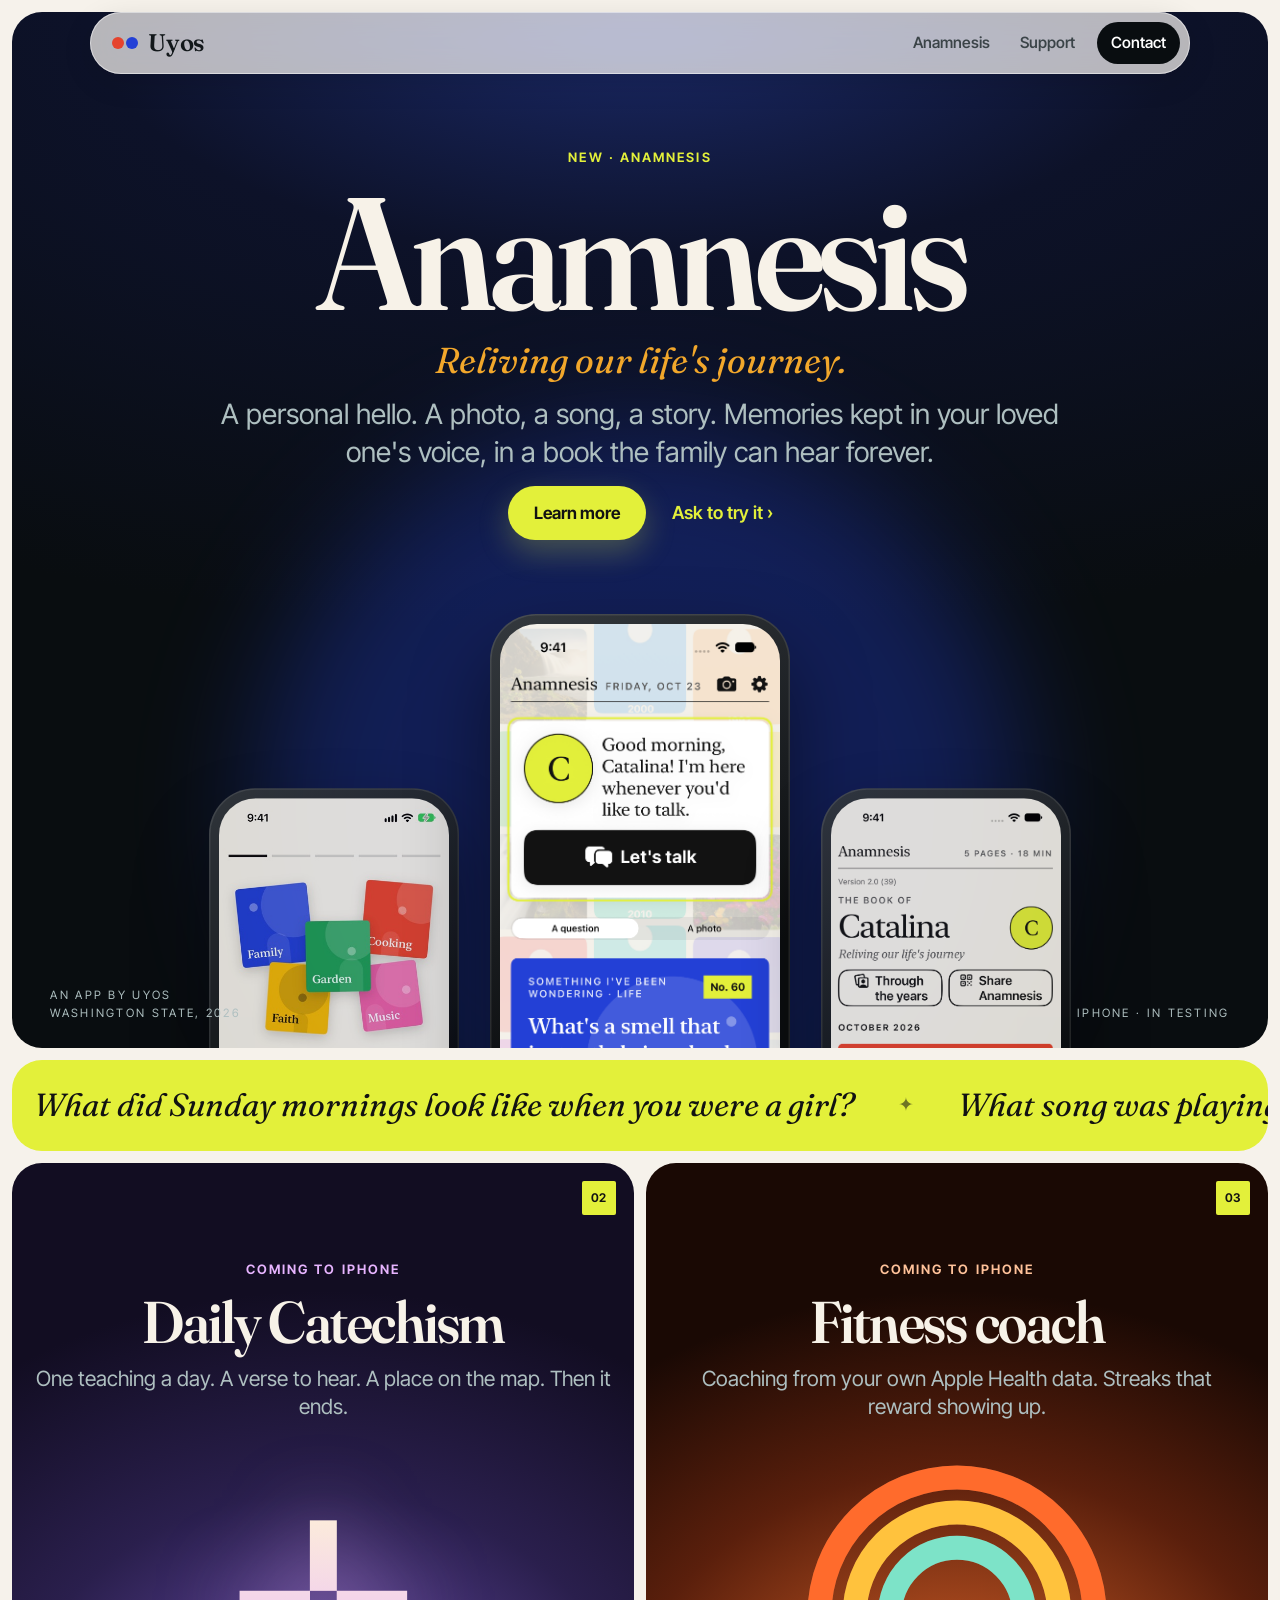
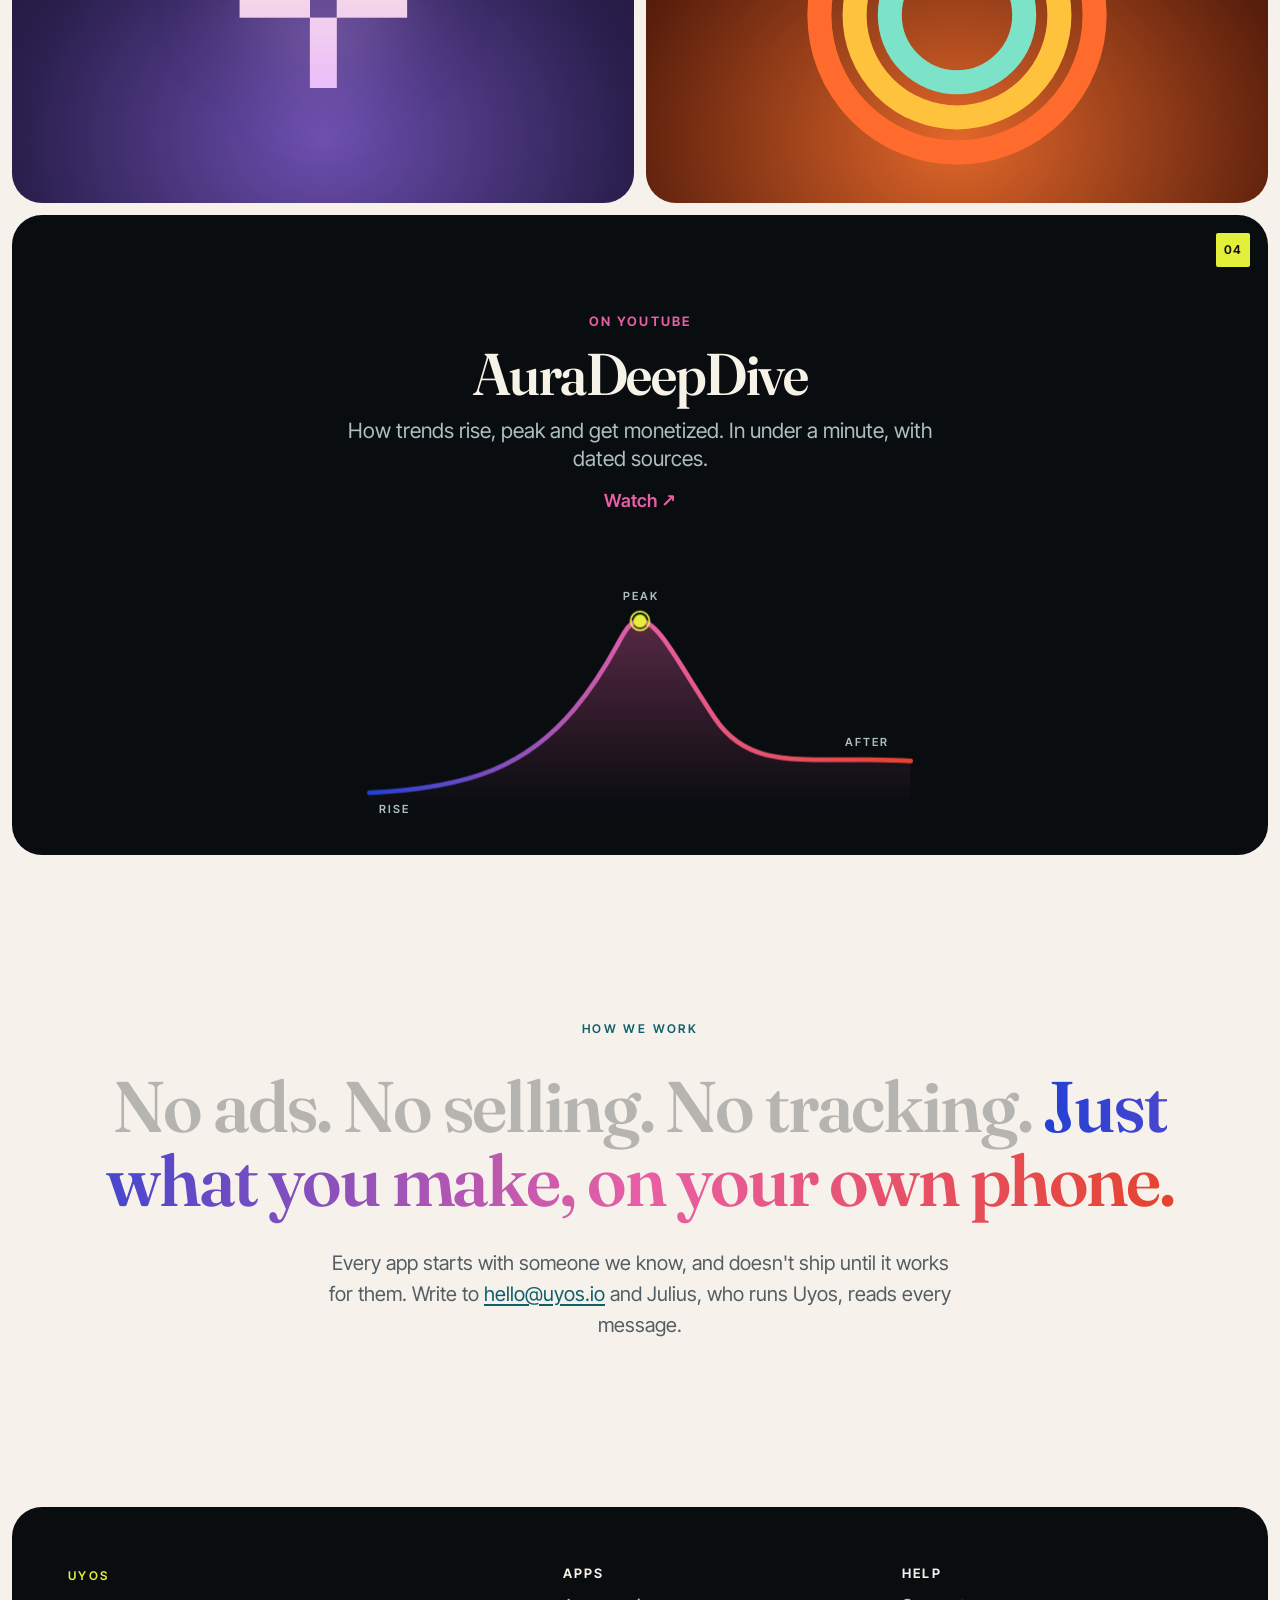
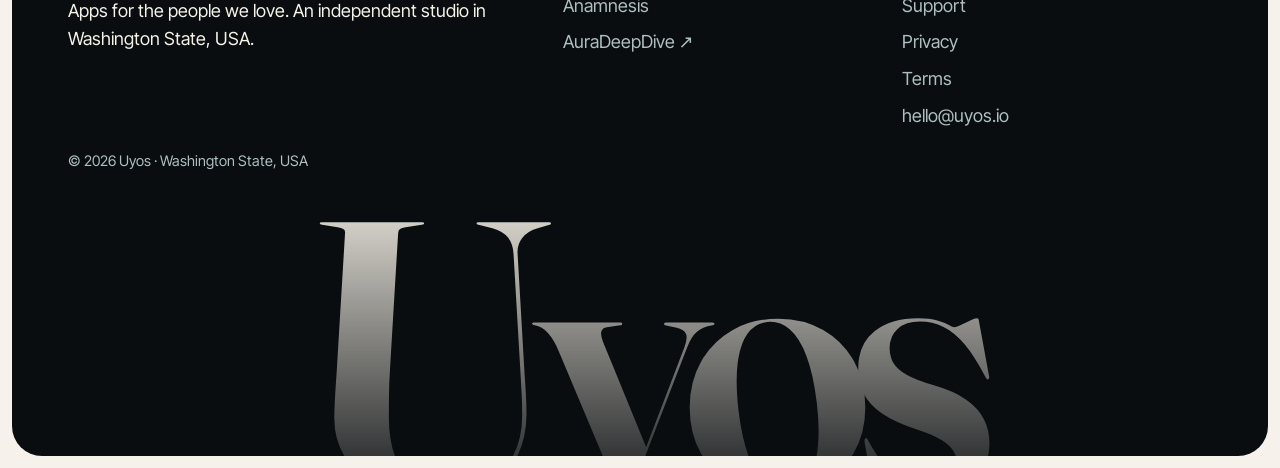
==== index.html @ 6b2ecb3c "Match Anamnesis companion, privacy controls and current screens" ====
<!doctype html>
<html lang="en">
<head>
<meta charset="utf-8">
<meta name="viewport" content="width=device-width, initial-scale=1, viewport-fit=cover">
<title>Uyos</title>
<meta name="description" content="Uyos makes calm, useful apps and stories worth keeping.">
<meta name="theme-color" content="#090d10">
<meta property="og:title" content="Uyos">
<meta property="og:description" content="Uyos makes calm, useful apps and stories worth keeping.">
<link rel="icon" href="img/favicon.png">
<link rel="preload" href="fonts/fraunces-latin-full-normal.woff2" as="font" type="font/woff2" crossorigin>
<link rel="stylesheet" href="style.css">
<script src="site.js" defer></script>
</head>
<body>
<header class="glass">
  <a class="mark" href="index.html"><i></i>Uyos</a>
  <nav aria-label="Main"><a href="anamnesis.html">Anamnesis</a><a href="support.html">Support</a><a class="cta" href="mailto:hello@uyos.io">Contact</a></nav>
</header>
<main>

<div class="tiles">
  <section class="tile hero-tile">
    <div class="glow" style="width:60vmax;height:60vmax;left:50%;top:40%;transform:translateX(-50%);background:#2340d6;opacity:.35"></div>
    <p class="tag">New · Anamnesis</p>
    <h1>Anamnesis</h1>
    <p class="purpose">Reliving our life's journey.</p>
    <p class="sub">A personal hello. A photo, a song, a story. Memories kept in your loved one's voice, in a book the family can hear forever.</p>
    <div class="links"><a class="btn gold" href="anamnesis.html">Learn more</a><a class="more" href="mailto:hello@uyos.io?subject=Anamnesis%20testing">Ask to try it</a></div>
    <div class="rise">
      <div class="device side"><img src="img/anamnesis-onboard.jpg" alt=""></div>
      <div class="device "><img src="img/anamnesis-today-39.png" alt="Anamnesis: today's question, with one big button to answer"></div>
      <div class="device side"><img src="img/anamnesis-book-39.png" alt=""></div>
    </div>
    <p class="corner l">An app by Uyos<br>Washington State, 2026</p>
    <p class="corner r">iPhone · in testing</p>
  </section>

  <div class="ribbon" aria-hidden="true"><div class="track"><span>What did Sunday mornings look like when you were a girl?</span><span>What song was playing during a moment you'll never forget?</span><span>What's a smell that instantly brings back a memory?</span><span>What's something one of your parents always used to say?</span><span>What was your wedding day like?</span><span>What's the best advice anyone ever gave you?</span><span>What's a tradition your family had that you loved?</span><span>What's a word from back home that you still use?</span><span>What work are you most proud of in your life?</span><span>Who taught you to cook?</span><span>What did Sunday mornings look like when you were a girl?</span><span>What song was playing during a moment you'll never forget?</span><span>What's a smell that instantly brings back a memory?</span><span>What's something one of your parents always used to say?</span><span>What was your wedding day like?</span><span>What's the best advice anyone ever gave you?</span><span>What's a tradition your family had that you loved?</span><span>What's a word from back home that you still use?</span><span>What work are you most proud of in your life?</span><span>Who taught you to cook?</span></div></div>

  <div class="grid2">
    <section class="tile reveal" style="background:radial-gradient(90% 70% at 50% 90%, #6d4fb0 0%, #2a1f4d 55%, #120d22 100%)">
      <span class="idx">02</span>
      <p class="tag" style="color:#e7b4ff">Coming to iPhone</p>
      <h2>Daily Catechism</h2>
      <p class="sub">One teaching a day. A verse to hear. A place on the map. Then it ends.</p>
      <div class="art"><span class="cross">✛</span></div>
    </section>
    <section class="tile reveal" style="background:radial-gradient(90% 70% at 50% 90%, #e2672a 0%, #5a1f0c 60%, #1a0904 100%)">
      <span class="idx">03</span>
      <p class="tag" style="color:#ffc29a">Coming to iPhone</p>
      <h2>Fitness coach</h2>
      <p class="sub">Coaching from your own Apple Health data. Streaks that reward showing up.</p>
      <div class="art"><svg class="rings" viewBox="0 0 200 200" aria-hidden="true">
        <circle class="bg" cx="100" cy="100" r="86"/><circle class="fg" cx="100" cy="100" r="86" style="stroke:#ff6b2c;--to:300"/>
        <circle class="bg" cx="100" cy="100" r="64"/><circle class="fg" cx="100" cy="100" r="64" style="stroke:#ffc23d;--to:420"/>
        <circle class="bg" cx="100" cy="100" r="42"/><circle class="fg" cx="100" cy="100" r="42" style="stroke:#7de3c8;--to:560"/></svg></div>
    </section>
    <section class="tile reveal" style="grid-column:1/-1">
      <span class="idx">04</span>
      <p class="tag" style="color:#e85fa5">On YouTube</p>
      <h2>AuraDeepDive</h2>
      <p class="sub">How trends rise, peak and get monetized. In under a minute, with dated sources.</p>
      <div class="links"><a class="more arrow" href="https://www.youtube.com/channel/UCwXGdEm0_i_grfxJ1KwvSEw" style="color:#e85fa5">Watch</a></div>
      <div class="art"><svg class="trend" viewBox="0 0 600 260" aria-hidden="true">
        <defs><linearGradient id="tg" x1="0" x2="1"><stop offset="0" stop-color="#2340d6"/><stop offset=".5" stop-color="#e85fa5"/><stop offset="1" stop-color="#e5432d"/></linearGradient>
        <linearGradient id="ta" x1="0" y1="0" x2="0" y2="1"><stop offset="0" stop-color="#e85fa5" stop-opacity=".35"/><stop offset="1" stop-color="#e85fa5" stop-opacity="0"/></linearGradient></defs>
        <path class="area" d="M10 230 C 120 225, 180 200, 230 140 S 280 46, 300 46 S 340 90, 380 150 S 480 190, 590 196 L 590 250 L 10 250 Z"/>
        <path class="line" d="M10 230 C 120 225, 180 200, 230 140 S 280 46, 300 46 S 340 90, 380 150 S 480 190, 590 196"/>
        <circle class="ring" cx="300" cy="46" r="10"/><circle class="peak" cx="300" cy="46" r="7"/>
        <text x="20" y="252">RISE</text><text x="282" y="24">PEAK</text><text x="520" y="180">AFTER</text></svg></div>
    </section>
  </div>
</div>

<section class="statement reveal">
  <p class="label" style="color:var(--sea-ink)">How we work</p>
  <p class="big"><span class="dim">No ads. No selling. No tracking.</span> <span class="lit">Just what you make, on your own phone.</span></p>
  <p class="muted" style="font-size:20px;max-width:32em">Every app starts with someone we know, and doesn't ship until it works for them. Write to <a href="mailto:hello@uyos.io">hello@uyos.io</a> and Julius, who runs Uyos, reads every message.</p>
</section>

</main>
<footer class="foot">
  <div class="cols">
    <div class="brand"><p class="label" style="color:var(--accent)">Uyos</p>
      <p style="margin-top:12px;max-width:24em;color:var(--on-dark)">Apps for the people we love. An independent studio in Washington State, USA.</p></div>
    <div><h4>Apps</h4><nav><a href="anamnesis.html">Anamnesis</a>
      <a class="arrow" href="https://www.youtube.com/channel/UCwXGdEm0_i_grfxJ1KwvSEw">AuraDeepDive</a></nav></div>
    <div><h4>Help</h4><nav><a href="support.html">Support</a><a href="privacy.html">Privacy</a><a href="terms.html">Terms</a>
      <a href="mailto:hello@uyos.io">hello@uyos.io</a></nav></div>
  </div>
  <p class="fine">© 2026 Uyos · Washington State, USA</p>
  <div class="wordmark" aria-hidden="true">Uyos</div>
</footer>
</body>
</html>
---- style.css ----
/* Uyos: apps for the people we love.
   Product-first, like Apple's and Tesla's pages: every product gets a full tile with a giant name, one
   line, two links and the real app as the picture. Penny's floating glass menu and gold call-to-action
   box; oversized type and a scrolling ribbon of questions from the Framer gallery.
   Palette: deep sea and near-black tiles, warm paper, Anamnesis gold. Fonts self-hosted. */
@font-face { font-family: "Fraunces"; src: url(fonts/fraunces-latin-full-normal.woff2) format("woff2");
  font-weight: 100 900; font-style: normal; font-display: swap; }
@font-face { font-family: "Fraunces"; src: url(fonts/fraunces-latin-full-italic.woff2) format("woff2");
  font-weight: 100 900; font-style: italic; font-display: swap; }
@font-face { font-family: "Inter Tight"; src: url(fonts/inter-tight-latin-wght-normal.woff2) format("woff2");
  font-weight: 100 900; font-style: normal; font-display: swap; }

:root {
  --paper: #f6f2eb;
  --card: #fffdf9;
  --ink: #12171a;
  --ink-2: #545d63;
  --line: #e3d9ca;
  --night: #090d10;
  --sea-deep: #062b31;
  --sea: #0c4a53;
  --sea-ink: #0d5f6b;
  --sea-soft: #dcefed;
  --gold: #f2a72b;
  --accent: #e3f03a;
  --accent-hi: #eef77a;
  --gold-hi: #ffc865;
  --gold-soft: #fbe6bd;
  --gold-ink: #8f5605;
  --on-dark: #f7f2e8;
  --on-dark-2: #aebfc0;
  --display: "Fraunces", Georgia, "Times New Roman", serif;
  --body: "Inter Tight", -apple-system, "Segoe UI", system-ui, sans-serif;
  --r: 30px;
  --gut: 12px;
}
@media (prefers-color-scheme: dark) {
  :root { --paper: #0d1114; --card: #151c20; --ink: #eef1f0; --ink-2: #a3afb3; --line: #243035;
    --sea-ink: #72c9c8; --sea-soft: #13302f; --gold-soft: #3a2b10; --gold-ink: #f4c46a; color-scheme: dark; }
}
* { box-sizing: border-box; }
html { -webkit-text-size-adjust: 100%; scroll-behavior: smooth; }
body { margin: 0; background: var(--paper); color: var(--ink); font: 18px/1.55 var(--body); overflow-x: hidden; }
img { max-width: 100%; display: block; }
a { color: var(--sea-ink); text-underline-offset: 3px; }
:focus-visible { outline: 3px solid var(--gold); outline-offset: 3px; border-radius: 8px; }
.wrap { max-width: 1180px; margin: 0 auto; padding-left: max(20px, env(safe-area-inset-left)); padding-right: max(20px, env(safe-area-inset-right)); }
.narrow { max-width: 760px; }
h1, h2, h3 { font-family: var(--display); font-weight: 600; letter-spacing: -.025em; text-wrap: balance; margin: 0;
  font-variation-settings: "opsz" 144, "SOFT" 30; }
h1 em, h2 em, h3 em { font-style: italic; font-weight: 400; color: var(--gold); }
p { margin: 0; }
.muted { color: var(--ink-2); }
.eyebrow { font-size: 13px; letter-spacing: .18em; text-transform: uppercase; font-weight: 650; }

/* ---- floating glass menu (Penny) ---- */
.glass { position: fixed; z-index: 50; top: 12px; left: 50%; transform: translateX(-50%); width: min(1100px, calc(100% - 24px));
  display: flex; align-items: center; justify-content: space-between; gap: 12px; padding: 10px 10px 10px 22px; border-radius: 999px;
  background: rgba(250, 246, 239, .72); -webkit-backdrop-filter: saturate(1.6) blur(18px); backdrop-filter: saturate(1.6) blur(18px);
  box-shadow: 0 8px 30px rgba(0, 0, 0, .12), inset 0 0 0 1px rgba(255, 255, 255, .5); }
.mark { font: 600 24px/1 var(--display); color: #12171a; text-decoration: none; display: inline-flex; align-items: center; gap: 10px; letter-spacing: -.01em; }
.mark i { width: 12px; height: 12px; border-radius: 50%; background: #e5432d; box-shadow: 14px 0 0 #2340d6; margin-right: 14px; }
.glass nav { display: flex; gap: 2px; align-items: center; }
.glass nav a { color: #3b4448; text-decoration: none; font-size: 15.5px; font-weight: 550; padding: 9px 14px; border-radius: 999px; }
.glass nav a:hover { color: #12171a; background: rgba(0, 0, 0, .05); }
.glass nav a[aria-current] { color: #12171a; }
.glass nav a.cta { background: var(--night); color: #fff; margin-left: 6px; }
.glass nav a.cta:hover { background: #2a2f33; }

/* ---- links and buttons (Apple: a filled pill and a plain "›" link) ---- */
.links { display: flex; gap: 14px 26px; flex-wrap: wrap; align-items: center; justify-content: center; }
.btn { display: inline-flex; align-items: center; gap: 8px; padding: 14px 26px; border-radius: 999px; font-weight: 650; font-size: 17px;
  text-decoration: none; transition: transform .15s ease, background .15s ease; border: 0; cursor: pointer; font-family: inherit; }
.btn:hover { transform: translateY(-2px); }
.btn.gold { background: var(--accent); color: #121212; box-shadow: 0 12px 30px rgba(227, 240, 58, .25); }
.btn.gold:hover { background: var(--accent-hi); }
.btn.ink { background: var(--night); color: var(--on-dark); }
.more { font-size: 18px; font-weight: 600; text-decoration: none; color: var(--accent); }
.more::after { content: " ›"; }
.more:hover { text-decoration: underline; }
.light .more { color: var(--sea-ink); }

/* ---- tiles ---- */
.tiles { padding: var(--gut); display: grid; gap: var(--gut); }
.tile { position: relative; isolation: isolate; overflow: hidden; border-radius: var(--r); text-align: center; color: var(--on-dark);
  background: var(--night); padding: clamp(56px, 8vw, 96px) 22px 0; display: grid; justify-items: center; align-content: start; gap: 14px; }
.tile.light { background: var(--card); color: var(--ink); }
.tile h2 { font-size: clamp(44px, 6.4vw, 84px); line-height: .98; }
.tile .sub { font-size: clamp(19px, 2.2vw, 26px); color: var(--on-dark-2); max-width: 30em; line-height: 1.35; }
.tile.light .sub { color: var(--ink-2); }
.tile .tag { font-size: 13px; letter-spacing: .16em; text-transform: uppercase; font-weight: 650; color: var(--accent); }
.tile.light .tag { color: var(--sea-ink); }
.grid2 { display: grid; gap: var(--gut); grid-template-columns: repeat(2, minmax(0, 1fr)); }
.grid2 .tile { min-height: 640px; }
.grid2 .tile h2 { font-size: clamp(40px, 4.6vw, 64px); }
.grid2 .tile .sub { font-size: clamp(18px, 1.7vw, 21px); }

/* the hero tile: full screen */
.hero-tile { min-height: min(100svh, 1040px); padding-top: clamp(120px, 15vh, 170px);
  background: radial-gradient(110% 60% at 50% 0%, #1b2a6b 0%, #0d1229 40%, var(--night) 100%); }
.hero-tile h1 { font-size: clamp(64px, 12.5vw, 180px); line-height: .9; letter-spacing: -.04em; }
.hero-tile .sub { font-size: clamp(20px, 2.4vw, 28px); }
.purpose { font: italic 400 clamp(22px, 3vw, 36px)/1.2 var(--display); color: var(--gold); }
.glow { position: absolute; z-index: -1; border-radius: 50%; filter: blur(60px); opacity: .55; pointer-events: none; }

/* phones: the real screenshots in a device frame */
.device { position: relative; width: 100%; max-width: 300px; aspect-ratio: 460 / 1000; border-radius: 46px; padding: 10px; flex: none;
  background: linear-gradient(150deg, #34393e, #0b0d0f 60%); box-shadow: 0 40px 80px rgba(0, 0, 0, .45), inset 0 0 0 1.5px rgba(255, 255, 255, .1); }
.device img { width: 100%; height: 100%; object-fit: cover; border-radius: 37px; }
.rise { display: flex; justify-content: center; align-items: flex-end; gap: clamp(10px, 2.4vw, 34px); margin-top: clamp(30px, 5vw, 60px);
  margin-bottom: -18%; width: 100%; max-width: 1000px; }
.rise .device { max-width: 300px; }
.rise .device.side { max-width: 250px; transform: translateY(12%); opacity: .9; }
.rise.one { margin-bottom: -38%; }
.rise.one .device { max-width: 340px; }
.grid2 .rise { margin-bottom: -40%; }
.grid2 .rise .device { max-width: 250px; }

/* ---- ribbon of questions (scrolls by itself) ---- */
.ribbon { overflow: hidden; padding-block: 26px; background: var(--accent); color: #121212; border-radius: var(--r); }
.ribbon .track { display: flex; width: max-content; animation: ribbon 70s linear infinite; }
.ribbon span { font: italic 400 clamp(22px, 2.6vw, 32px)/1.2 var(--display); white-space: nowrap; padding-inline: 22px; }
.ribbon span::after { content: "✦"; font-style: normal; font-size: .6em; margin-left: 44px; vertical-align: .25em; opacity: .55; }
.ribbon:hover .track { animation-play-state: paused; }
@keyframes ribbon { to { transform: translateX(-50%); } }

/* ---- art for products that don't have screenshots yet ---- */
.art { position: relative; width: 100%; flex: 1; min-height: 300px; display: grid; place-items: center; margin-top: 20px; }
.rings { width: min(320px, 70%); aspect-ratio: 1; }
.rings circle { fill: none; stroke-width: 15; stroke-linecap: round; transform: rotate(-90deg); transform-origin: 50% 50%; }
.rings .bg { stroke: rgba(255, 255, 255, .12); }
.rings .fg { stroke-dasharray: 1000; stroke-dashoffset: 1000; animation: ring 2.4s cubic-bezier(.2, .7, .2, 1) forwards .3s; }
@keyframes ring { to { stroke-dashoffset: var(--to); } }
.cross { font: 300 clamp(150px, 18vw, 250px)/1 var(--display); color: transparent;
  background: linear-gradient(180deg, #fff3d6, #e7b4ff); -webkit-background-clip: text; background-clip: text; filter: drop-shadow(0 0 40px rgba(231, 180, 255, .5)); }
.orb { width: min(260px, 60%); aspect-ratio: 1; border-radius: 50%;
  background: radial-gradient(circle at 35% 30%, #c9fff8, #2fb7b2 35%, #0b4c58 70%, transparent 72%);
  box-shadow: 0 0 120px rgba(47, 183, 178, .55); animation: breathe 5s ease-in-out infinite; }
@keyframes breathe { 50% { transform: scale(1.06); box-shadow: 0 0 170px rgba(47, 183, 178, .7); } }
.play-art { width: min(240px, 55%); aspect-ratio: 1.4; border-radius: 34%; background: linear-gradient(160deg, #ff4b3e, #b3140c);
  display: grid; place-items: center; box-shadow: 0 30px 80px rgba(255, 60, 40, .35); }
.play-art::after { content: ""; border-left: 58px solid #fff; border-top: 34px solid transparent; border-bottom: 34px solid transparent; margin-left: 12px; }

/* ---- statement (Apple's giant centred lines) ---- */
.statement { padding: clamp(80px, 12vw, 160px) 22px; text-align: center; display: grid; gap: 30px; justify-items: center; }
.statement p.big { font: 600 clamp(36px, 5.6vw, 76px)/1.04 var(--display); letter-spacing: -.03em; max-width: 15em; text-wrap: balance; }
.statement .dim { color: color-mix(in srgb, var(--ink) 28%, transparent); }
.statement .lit { background: linear-gradient(90deg, #2340d6, #e85fa5 55%, #e5432d); -webkit-background-clip: text; background-clip: text; color: transparent; }

/* ---- gold call-to-action box (Penny) ---- */
.callbox { background: #e5432d; color: #fff; border-radius: var(--r); padding: clamp(56px, 8vw, 100px) 24px; text-align: center;
  display: grid; gap: 22px; justify-items: center; }
.callbox h2 { font-size: clamp(38px, 5.4vw, 72px); line-height: 1; max-width: 13em; }
.callbox h2 em { color: var(--accent); }
.callbox p { font-size: clamp(18px, 2vw, 22px); max-width: 32em; }

/* ---- the voice ---- */
.voice { display: grid; justify-items: center; gap: 26px; text-align: center; padding-block: clamp(70px, 10vw, 130px); }
.voice q { font: italic 400 clamp(30px, 4.6vw, 62px)/1.1 var(--display); max-width: 18em; letter-spacing: -.02em; text-wrap: balance; }
.voice q::before, .voice q::after { color: var(--gold); }
.playbtn { width: 96px; height: 96px; border-radius: 50%; border: 0; cursor: pointer; background: var(--accent); color: #121212; display: grid; place-items: center;
  box-shadow: 0 0 0 0 rgba(227, 240, 58, .5); animation: ping 2.6s ease-out infinite; }
.playbtn svg { width: 34px; height: 34px; margin-left: 4px; }
@keyframes ping { 0% { box-shadow: 0 0 0 0 rgba(227, 240, 58, .45); } 80%, 100% { box-shadow: 0 0 0 26px rgba(227, 240, 58, 0); } }
.wave { display: flex; gap: 5px; height: 40px; align-items: center; }
.wave i { width: 5px; height: 20%; border-radius: 3px; background: var(--accent); transition: height .2s; }
.playing .wave i, .wave.playing i { animation: bar 1s ease-in-out infinite; }
.playing .wave i:nth-child(3n) { animation-delay: .2s; } .playing .wave i:nth-child(3n+1) { animation-delay: .45s; }
@keyframes bar { 50% { height: 100%; } }
.voice small { color: var(--on-dark-2); font-size: 15px; }

/* ---- sticky story: the phone stays, the screen changes as you scroll ---- */
.story { display: grid; grid-template-columns: minmax(0, 1fr) minmax(0, 1fr); gap: 40px; }
.story .steps > div { min-height: 88vh; display: grid; align-content: center; gap: 16px; max-width: 30em; }
.story .num { font: italic 400 24px/1 var(--display); color: var(--gold-ink); }
.story h3 { font-size: clamp(38px, 4.6vw, 62px); line-height: 1; }
.story p { font-size: clamp(18px, 1.8vw, 21px); color: var(--ink-2); }
.story .pin { position: sticky; top: 0; height: 100vh; display: grid; place-items: center; }
.story .pin .device { max-width: 330px; }
.story .pin .device img { position: absolute; inset: 10px; width: calc(100% - 20px); height: calc(100% - 20px); opacity: 0; transition: opacity .6s ease, transform .6s ease; transform: scale(1.03); }
.story .pin .device img.on { opacity: 1; transform: none; }
.story .inline { display: none; }

/* ---- bento ---- */
.bento { display: grid; gap: var(--gut); grid-template-columns: repeat(6, minmax(0, 1fr)); }
.bento > div { border-radius: var(--r); padding: 34px; background: var(--card); border: 1px solid var(--line); display: grid; gap: 10px; align-content: start;
  min-height: 300px; position: relative; overflow: hidden; }
.bento h3 { font-size: clamp(26px, 2.6vw, 34px); line-height: 1.08; }
.bento p { color: var(--ink-2); }
.b4 { grid-column: span 4; } .b3 { grid-column: span 3; } .b2 { grid-column: span 2; }
.bento .dark { background: var(--night); color: var(--on-dark); border: 0; }
.bento .dark p { color: var(--on-dark-2); }
.bento .goldt { background: var(--gold-soft); border: 0; }
.huge { font: 600 clamp(110px, 14vw, 200px)/.8 var(--display); letter-spacing: -.05em; margin-top: auto; }
.huge.gold { color: var(--accent); }
.polaroids { position: relative; height: 210px; margin-top: 18px; }
.polaroids div { position: absolute; width: 150px; height: 178px; padding: 10px 10px 34px; background: #fffaf0; border-radius: 6px;
  box-shadow: 0 16px 34px rgba(0, 0, 0, .18); font: italic 400 15px/1 var(--display); color: #4a3b26; }
.polaroids div::before { content: ""; display: block; height: 100%; border-radius: 3px; background: var(--g); margin-bottom: 8px; }
.polaroids div:nth-child(1) { left: 4%; top: 18px; transform: rotate(-8deg); --g: linear-gradient(160deg, #c99a6b, #6f4a2a); }
.polaroids div:nth-child(2) { left: 32%; top: 0; transform: rotate(3deg); --g: linear-gradient(160deg, #9fb7c8, #3f5d72); }
.polaroids div:nth-child(3) { left: 60%; top: 22px; transform: rotate(-2deg); --g: linear-gradient(160deg, #a9c79a, #4f6f3e); }

/* ---- FAQ ---- */
.faq { display: grid; gap: 10px; max-width: 840px; margin: 0 auto; width: 100%; }
.faq details { background: var(--card); border: 1px solid var(--line); border-radius: 20px; padding: 20px 24px; }
.faq summary { cursor: pointer; font: 600 21px/1.35 var(--display); list-style: none; display: flex; justify-content: space-between; gap: 16px; }
.faq summary::-webkit-details-marker { display: none; }
.faq summary::after { content: "+"; font: 400 28px/1 var(--body); color: var(--sea-ink); transition: transform .2s; }
.faq details[open] summary::after { transform: rotate(45deg); }
.faq details p { margin-top: 10px; color: var(--ink-2); }
.sec-title { text-align: center; display: grid; gap: 12px; justify-items: center; padding: clamp(70px, 9vw, 120px) 22px 36px; }
.sec-title h2 { font-size: clamp(40px, 5.4vw, 72px); line-height: 1; }
.sec-title .eyebrow { color: var(--sea-ink); }

/* ---- documents (privacy, terms, support, publishing) ---- */
.doc-head { padding: clamp(130px, 16vw, 190px) 22px clamp(50px, 6vw, 80px); text-align: center; display: grid; gap: 16px; justify-items: center;
  border-radius: var(--r); background: radial-gradient(110% 80% at 50% 0%, #1b2a6b 0%, #0d1229 45%, var(--night) 100%); color: var(--on-dark); }
.doc-head h1 { font-size: clamp(52px, 8vw, 110px); line-height: .95; }
.doc-head .lede { color: var(--on-dark-2); font-size: clamp(19px, 2.1vw, 23px); max-width: 34em; }
.doc-head .updated { color: var(--on-dark-2); font-size: 15.5px; }
.doc-head a { color: var(--accent); }
.toc { display: flex; gap: 10px; flex-wrap: wrap; justify-content: center; }
.toc a { padding: 9px 16px; border-radius: 999px; background: rgba(255, 255, 255, .1); color: var(--on-dark); text-decoration: none; font-size: 15px; }
.doc { padding-block: 40px 100px; display: grid; gap: 18px; }
.doc h2 { font-size: 32px; margin-top: 26px; }
.doc ul { margin: 0; padding-left: 22px; display: grid; gap: 8px; }
.callout { background: var(--sea-soft); border-radius: 20px; padding: 20px 24px; }

/* ---- footer: a giant wordmark ---- */
.foot { background: var(--night); color: var(--on-dark-2); margin: var(--gut); border-radius: var(--r); overflow: hidden; }
.foot .cols { padding: 60px clamp(22px, 5vw, 56px) 20px; display: grid; gap: 30px; grid-template-columns: minmax(0, 1.5fr) repeat(2, minmax(0, 1fr)); }
.foot h4 { margin: 0 0 12px; color: var(--on-dark); font: 650 13px/1 var(--body); letter-spacing: .16em; text-transform: uppercase; }
.foot nav { display: grid; gap: 9px; }
.foot a { color: var(--on-dark-2); text-decoration: none; }
.foot a:hover { color: var(--on-dark); }
.foot .fine { padding: 0 clamp(22px, 5vw, 56px); font-size: 14.5px; }
.wordmark { font: 600 clamp(120px, 30vw, 440px)/.78 var(--display); letter-spacing: -.06em; text-align: center; margin: 30px 0 -.12em;
  background: linear-gradient(180deg, rgba(247, 242, 232, .9), rgba(247, 242, 232, .05)); -webkit-background-clip: text; background-clip: text; color: transparent; user-select: none; }

/* ---- motion ---- */
.js .reveal { opacity: 0; transform: translateY(40px) scale(.98); transition: opacity .9s cubic-bezier(.2, .7, .2, 1), transform .9s cubic-bezier(.2, .7, .2, 1); }
.js .reveal.in { opacity: 1; transform: none; }
.float { animation: float 7s ease-in-out infinite; }
@keyframes float { 50% { transform: translateY(-14px); } }

@media (max-width: 900px) {
  .grid2 { grid-template-columns: minmax(0, 1fr); }
  .grid2 .tile { min-height: 580px; }
  .story { grid-template-columns: minmax(0, 1fr); }
  .story .pin { display: none; }
  .story .steps > div { min-height: 0; padding-block: 44px; justify-items: center; text-align: center; margin: 0 auto; }
  .story .inline { display: block; max-width: 260px; margin-top: 14px; }
  .bento { grid-template-columns: minmax(0, 1fr); }
  .b4, .b3, .b2 { grid-column: auto; }
  .foot .cols { grid-template-columns: minmax(0, 1fr) minmax(0, 1fr); }
  .foot .brand { grid-column: 1 / -1; }
}
@media (max-width: 640px) {
  .glass { padding-left: 16px; }
  .glass nav a:not(.cta):not([aria-current]) { display: none; }
  .rise .device.side { display: none; }
  .rise .device { max-width: 250px; }
  .rise { margin-bottom: -50%; }
  .grid2 .rise { margin-bottom: -60%; }
}
@media (prefers-reduced-motion: reduce) {
  *, *::before, *::after { animation: none !important; transition: none !important; }
  .rings .fg { stroke-dashoffset: var(--to); }
  .js .reveal { opacity: 1; transform: none; }
}

/* ---- editorial details (josenarciso.com): corner captions, numbered tags, ↗ links ---- */
.corner { position: absolute; z-index: 2; bottom: 26px; font-size: 11.5px; letter-spacing: .2em; text-transform: uppercase; line-height: 1.6;
  color: var(--on-dark-2); text-align: left; }
.corner.l { left: clamp(20px, 3vw, 40px); } .corner.r { right: clamp(20px, 3vw, 40px); text-align: right; }
.idx { position: absolute; top: 18px; right: 18px; z-index: 2; min-width: 34px; height: 34px; padding: 0 8px; display: grid; place-items: center;
  background: var(--accent); color: #121212; font: 650 12px/1 var(--body); letter-spacing: .06em; border-radius: 2px; }
.arrow::after { content: " ↗"; }
.label { font-size: 12px; letter-spacing: .2em; text-transform: uppercase; font-weight: 600; }
@media (max-width: 640px) { .corner { display: none; } }

/* AuraDeepDive: a trend rising, peaking and settling */
.trend { width: min(560px, 90%); }
.trend path.line { fill: none; stroke: url(#tg); stroke-width: 5; stroke-linecap: round; stroke-dasharray: 900; stroke-dashoffset: 900; animation: draw 2.6s cubic-bezier(.3, .7, .2, 1) forwards .4s; }
.trend path.area { fill: url(#ta); opacity: 0; animation: fade 1s ease forwards 2s; }
.trend .peak { fill: var(--accent); opacity: 0; animation: fade .5s ease forwards 1.9s; }
.trend .ring { fill: none; stroke: var(--accent); stroke-width: 2; opacity: 0; animation: fade .5s ease forwards 2s, pulse 2s ease-out infinite 2.4s; transform-origin: 300px 46px; }
.trend text { fill: var(--on-dark-2); font: 600 12px var(--body); letter-spacing: .18em; }
@keyframes draw { to { stroke-dashoffset: 0; } }
@keyframes fade { to { opacity: 1; } }
@keyframes pulse { 0% { transform: scale(1); opacity: .9; } 100% { transform: scale(2.4); opacity: 0; } }
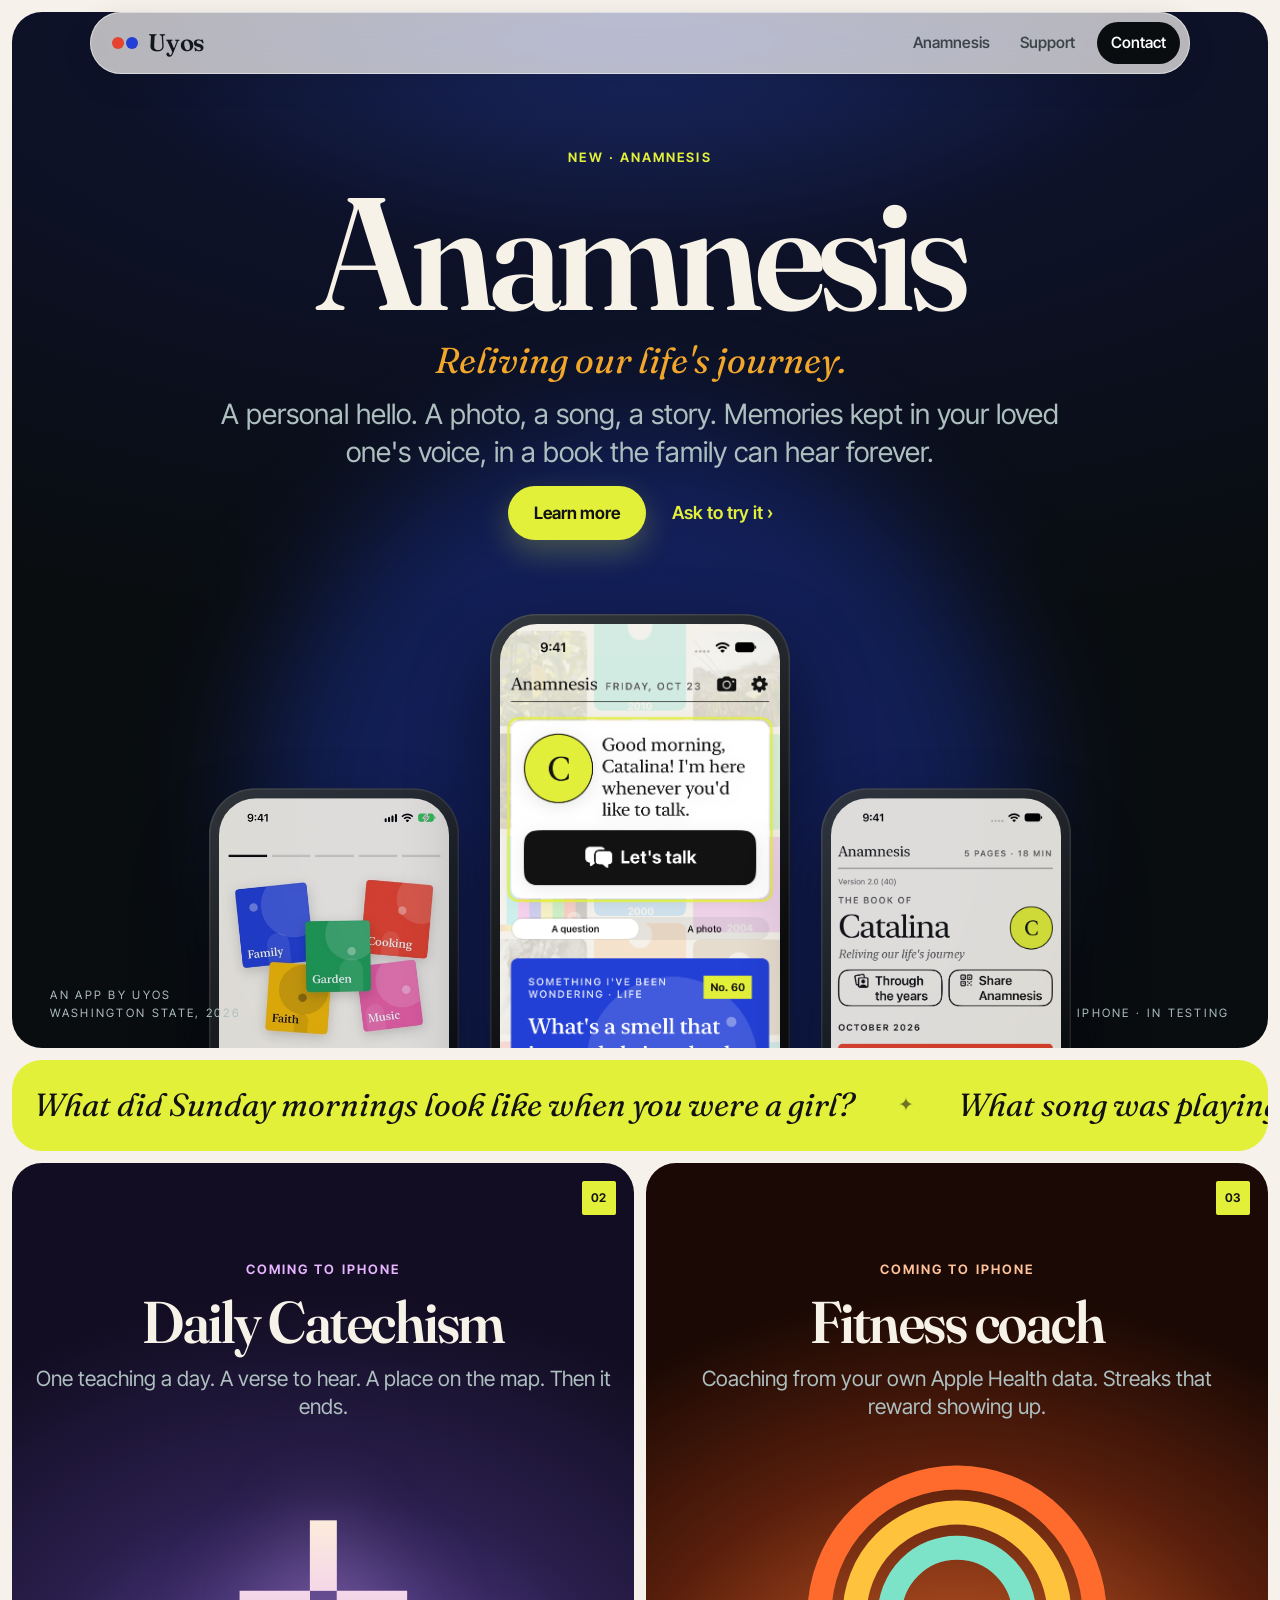
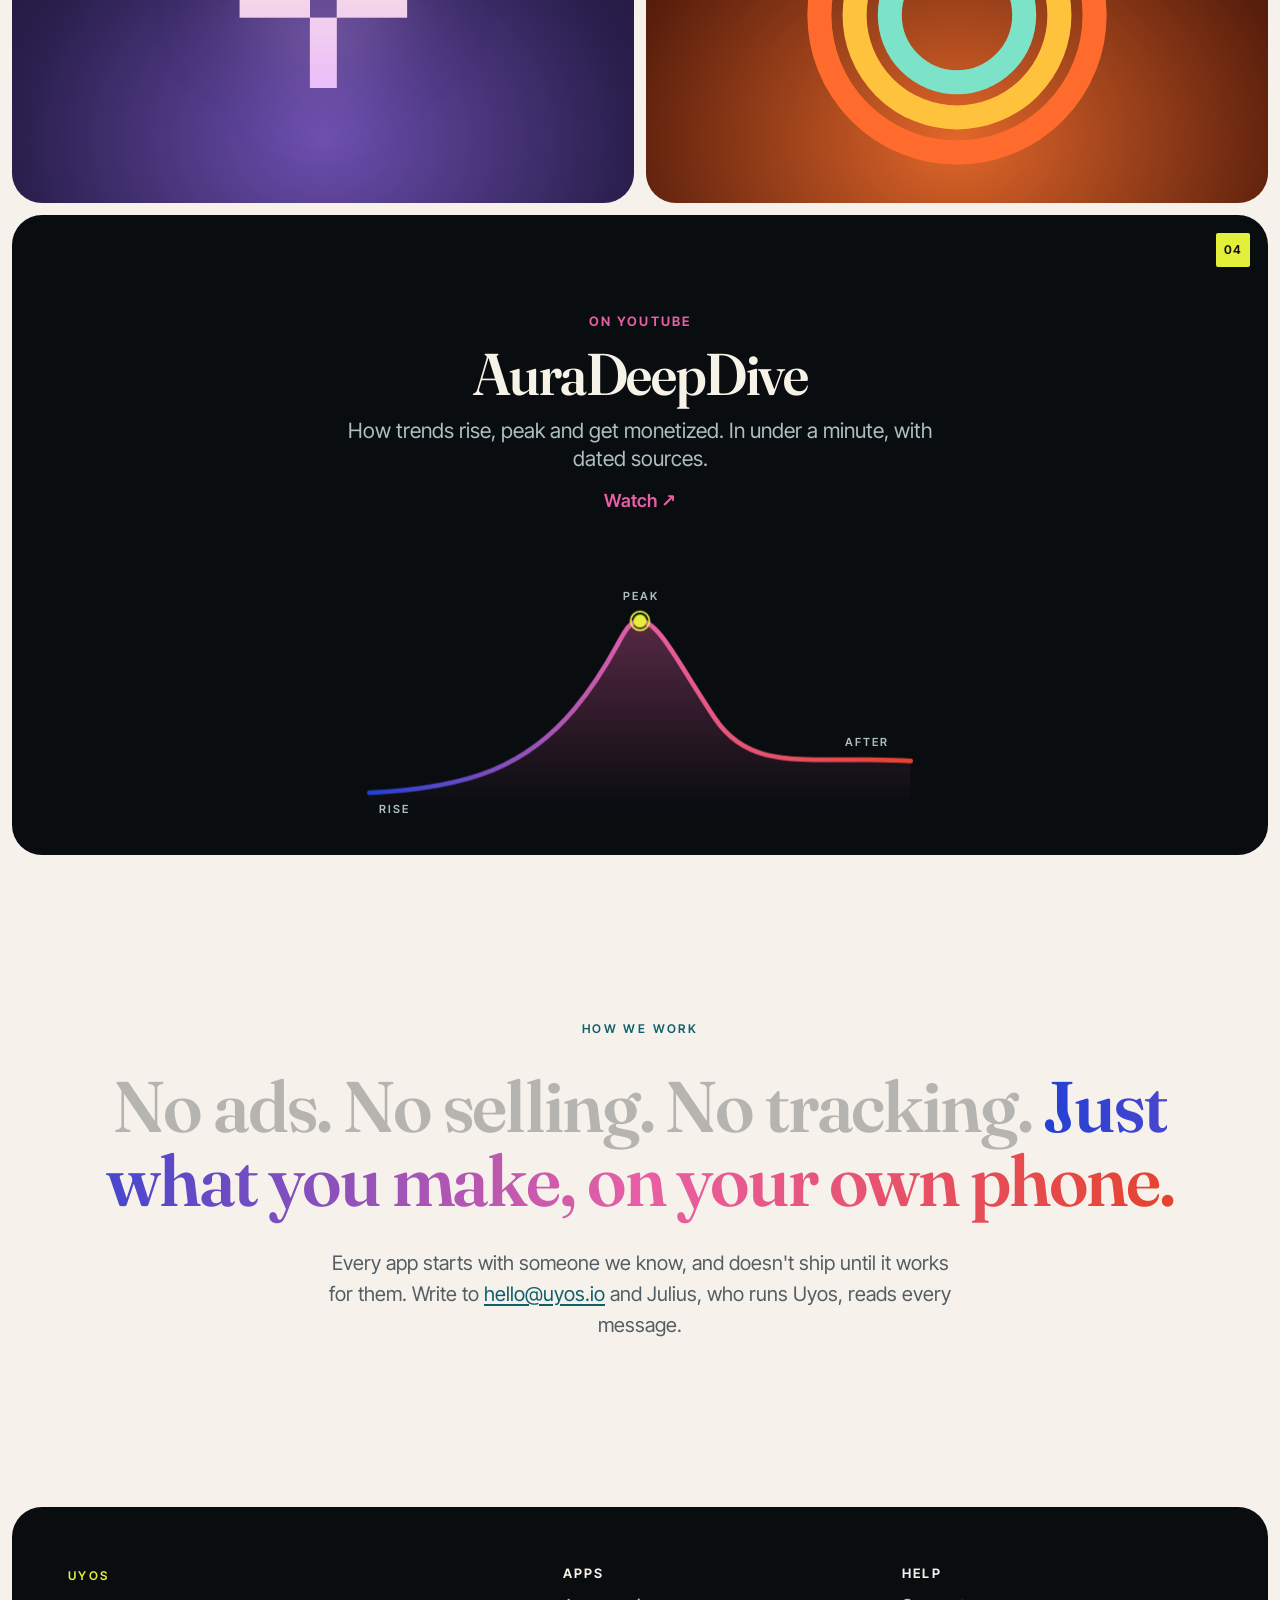
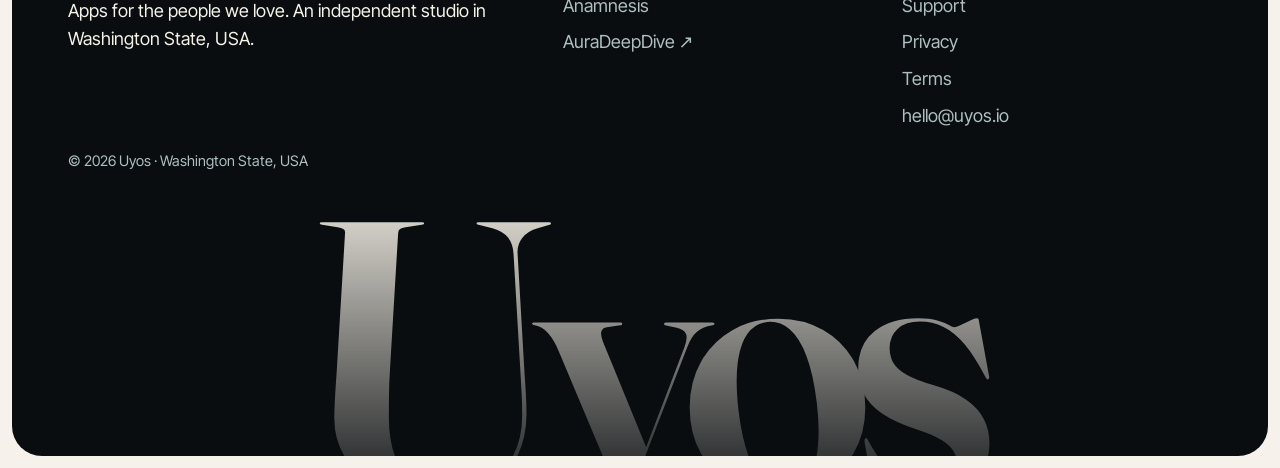
==== commit d5afce62: "Match build 40 voice behavior, music and app screens" ====
--- a/index.html
+++ b/index.html
@@ -30,8 +30,8 @@
     <div class="links"><a class="btn gold" href="anamnesis.html">Learn more</a><a class="more" href="mailto:hello@uyos.io?subject=Anamnesis%20testing">Ask to try it</a></div>
     <div class="rise">
       <div class="device side"><img src="img/anamnesis-onboard.jpg" alt=""></div>
-      <div class="device "><img src="img/anamnesis-today-39.png" alt="Anamnesis: today's question, with one big button to answer"></div>
-      <div class="device side"><img src="img/anamnesis-book-39.png" alt=""></div>
+      <div class="device "><img src="img/anamnesis-today-40.png" alt="Anamnesis: today's question, with one big button to answer"></div>
+      <div class="device side"><img src="img/anamnesis-book-40.png" alt=""></div>
     </div>
     <p class="corner l">An app by Uyos<br>Washington State, 2026</p>
     <p class="corner r">iPhone · in testing</p>
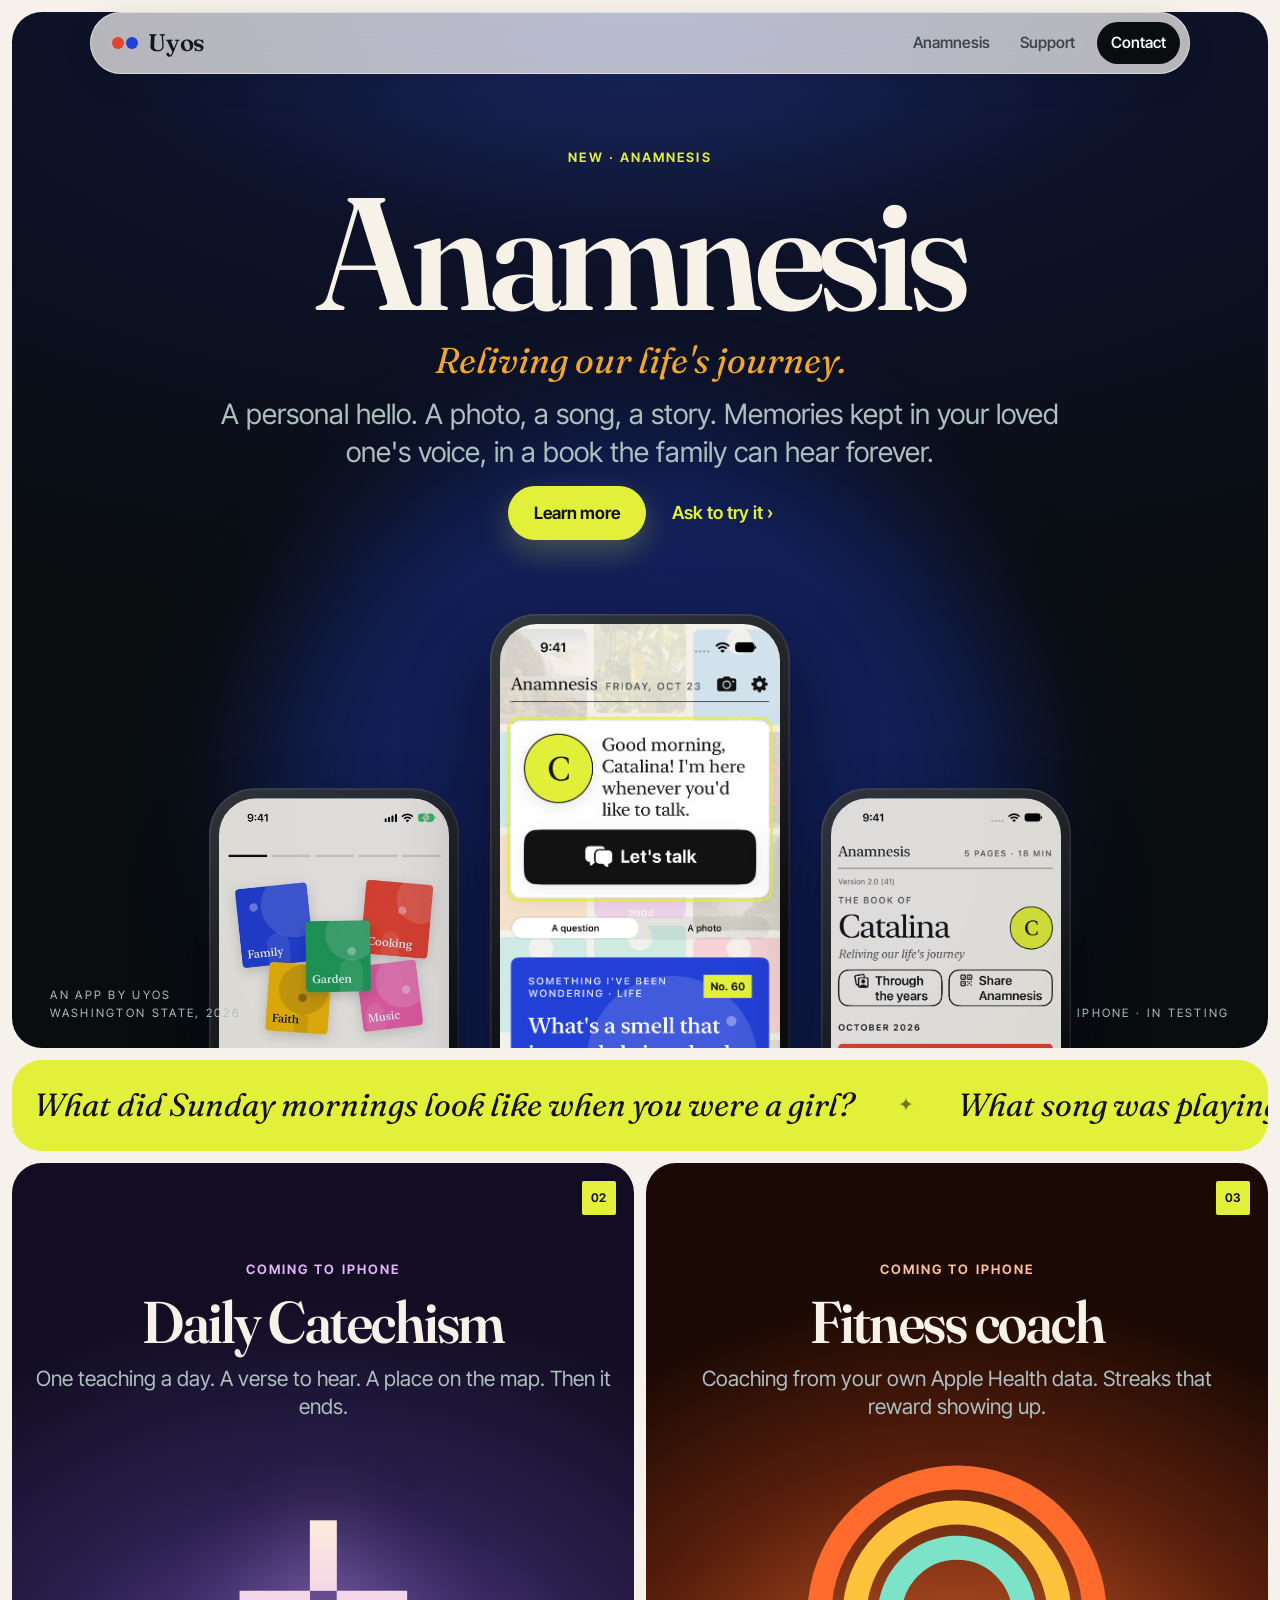
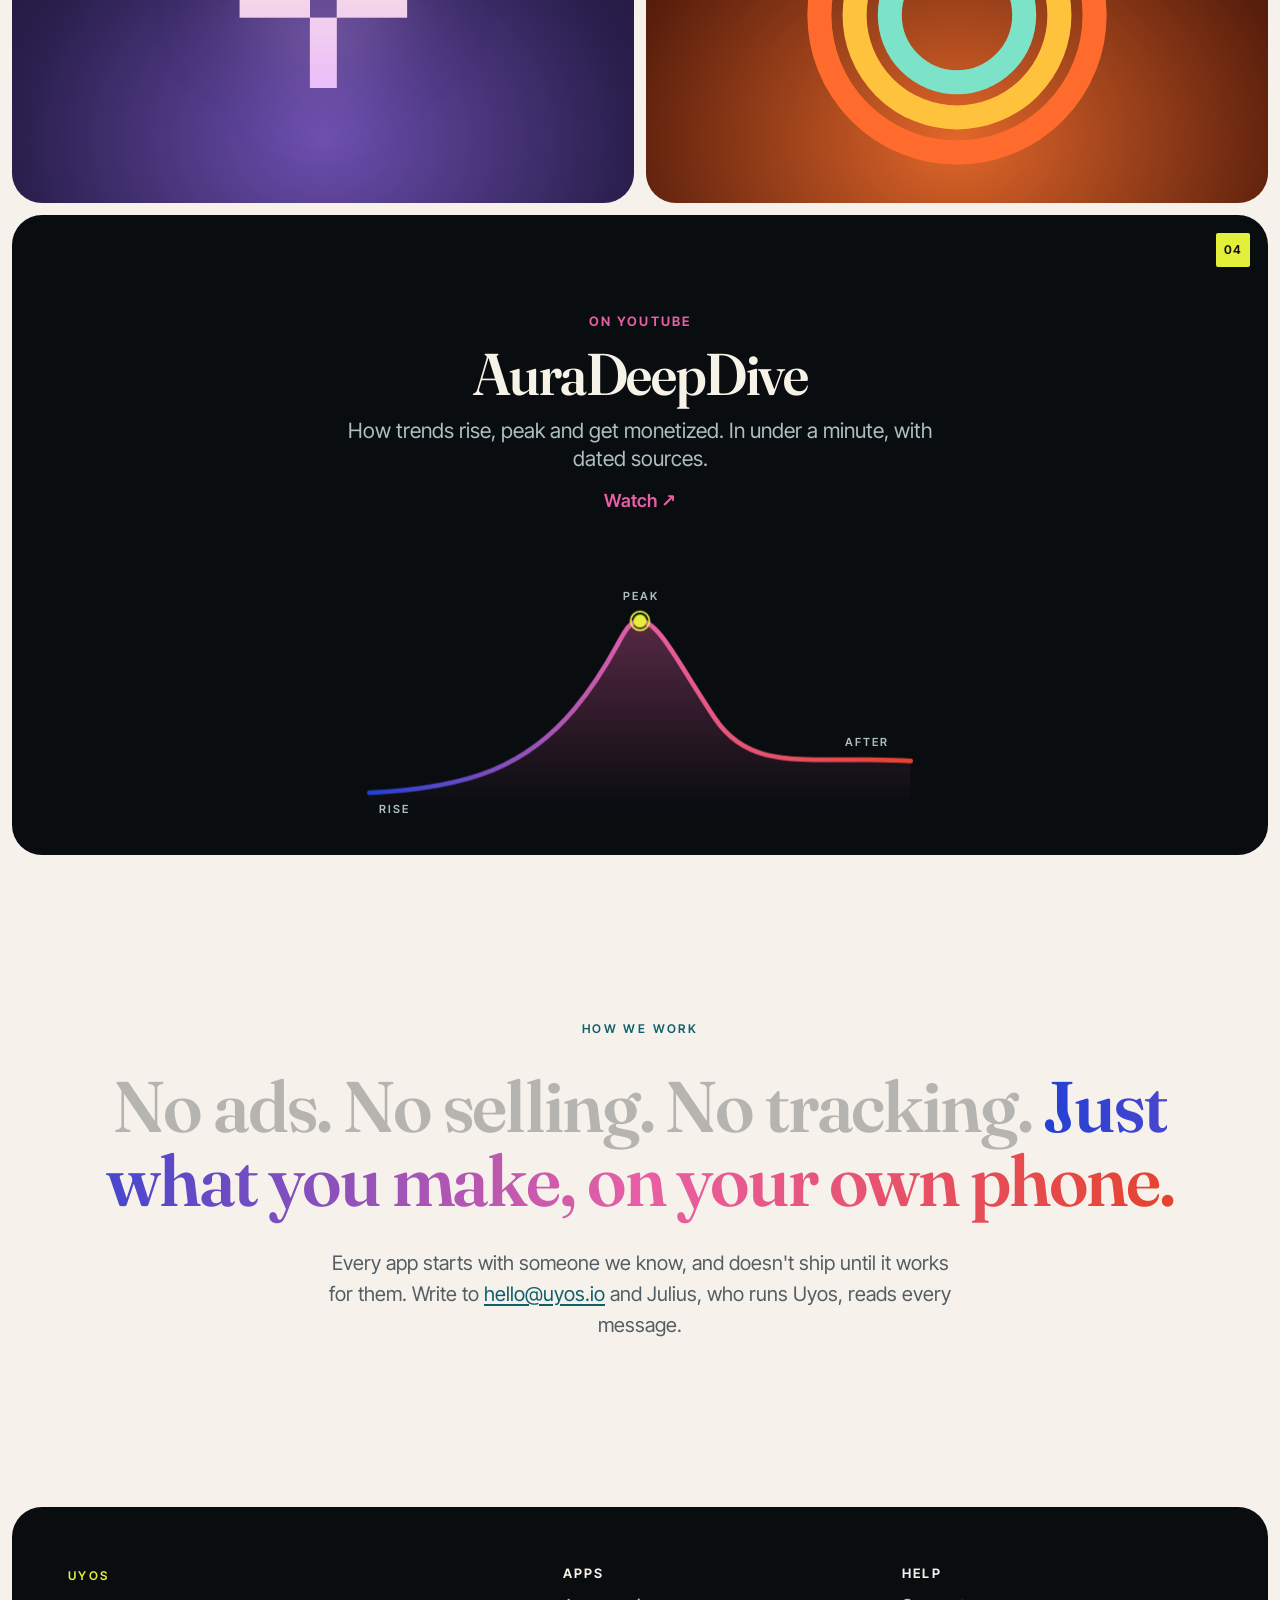
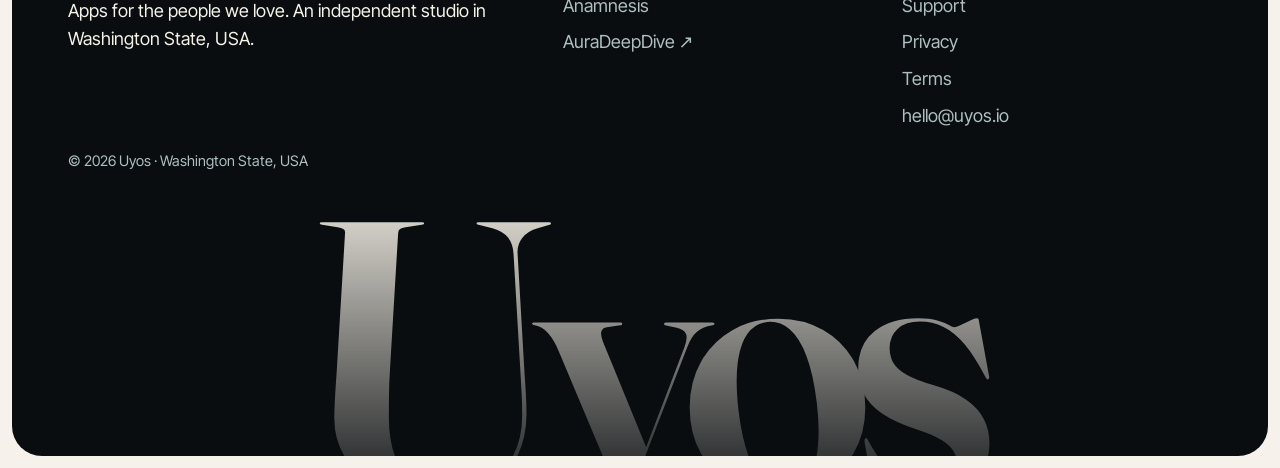
==== commit 2548f378: "Match build 41 voice behavior, music and app screens" ====
--- a/index.html
+++ b/index.html
@@ -30,8 +30,8 @@
     <div class="links"><a class="btn gold" href="anamnesis.html">Learn more</a><a class="more" href="mailto:hello@uyos.io?subject=Anamnesis%20testing">Ask to try it</a></div>
     <div class="rise">
       <div class="device side"><img src="img/anamnesis-onboard.jpg" alt=""></div>
-      <div class="device "><img src="img/anamnesis-today-40.png" alt="Anamnesis: today's question, with one big button to answer"></div>
-      <div class="device side"><img src="img/anamnesis-book-40.png" alt=""></div>
+      <div class="device "><img src="img/anamnesis-today-41.png" alt="Anamnesis: today's question, with one big button to answer"></div>
+      <div class="device side"><img src="img/anamnesis-book-41.png" alt=""></div>
     </div>
     <p class="corner l">An app by Uyos<br>Washington State, 2026</p>
     <p class="corner r">iPhone · in testing</p>
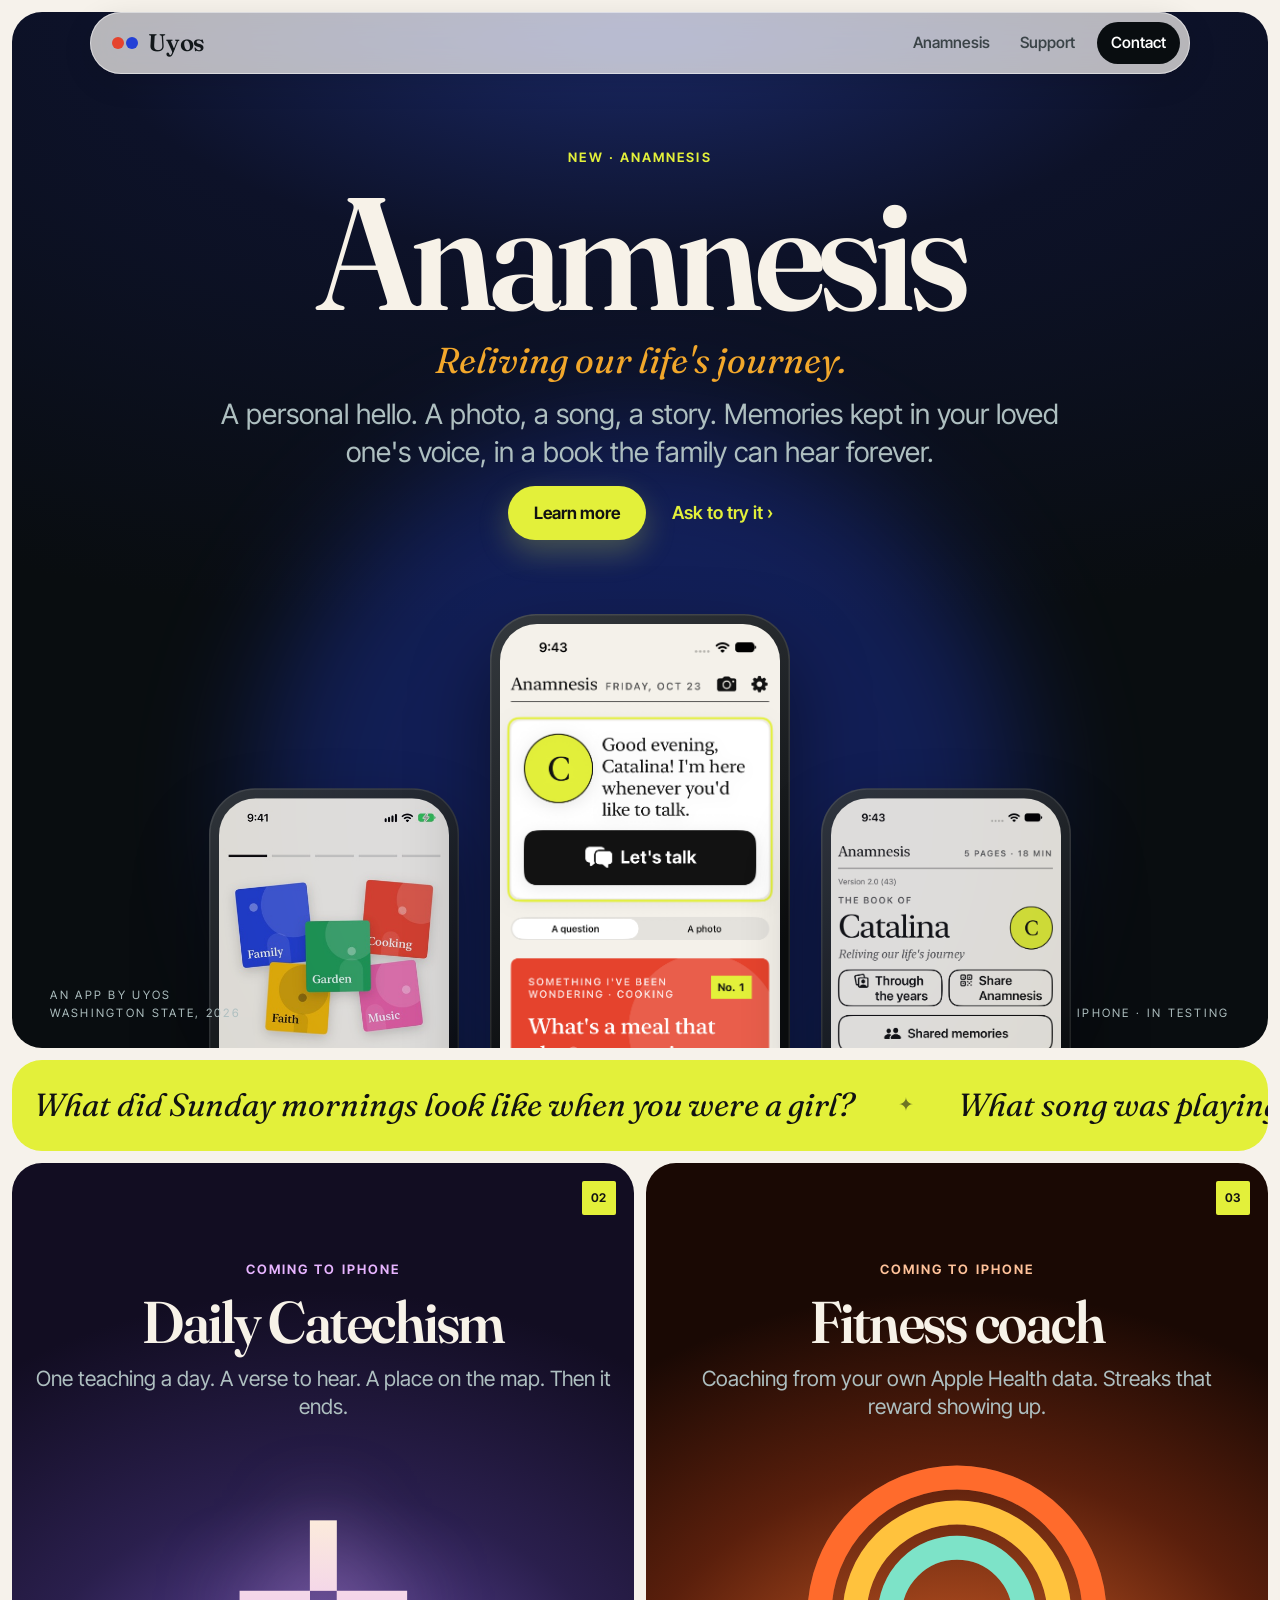
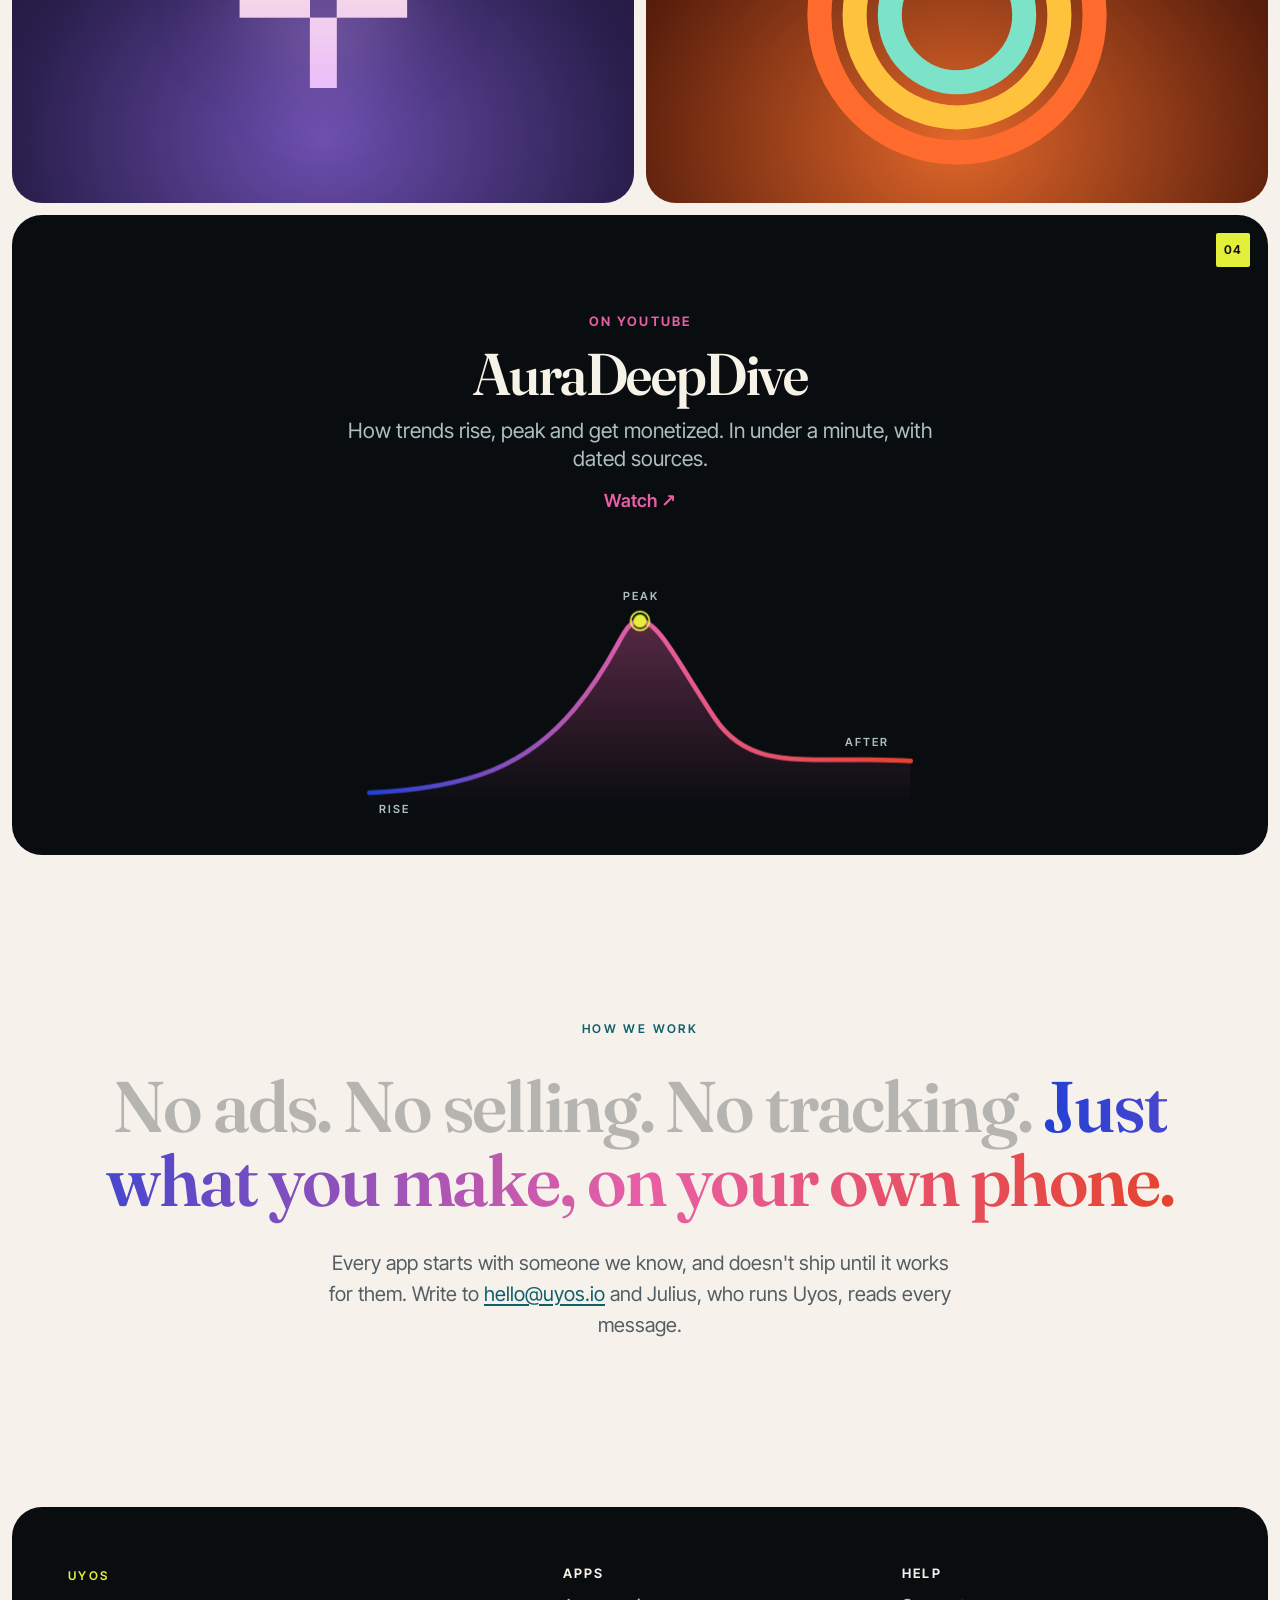
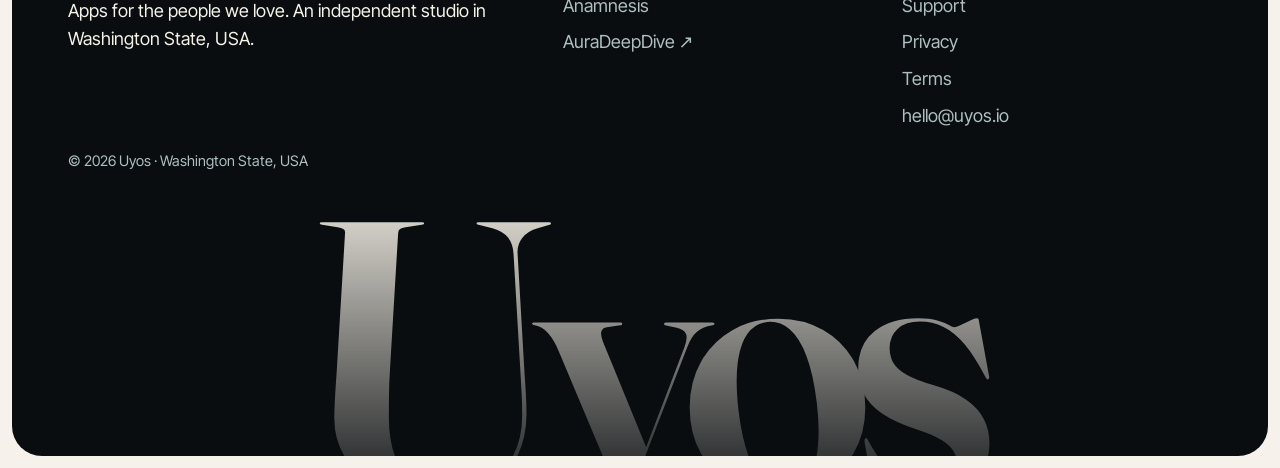
==== commit 79f1dc1a: "Document optional shared memories and licensed choir music" ====
--- a/index.html
+++ b/index.html
@@ -30,8 +30,8 @@
     <div class="links"><a class="btn gold" href="anamnesis.html">Learn more</a><a class="more" href="mailto:hello@uyos.io?subject=Anamnesis%20testing">Ask to try it</a></div>
     <div class="rise">
       <div class="device side"><img src="img/anamnesis-onboard.jpg" alt=""></div>
-      <div class="device "><img src="img/anamnesis-today-41.png" alt="Anamnesis: today's question, with one big button to answer"></div>
-      <div class="device side"><img src="img/anamnesis-book-41.png" alt=""></div>
+      <div class="device "><img src="img/anamnesis-today-43.png" alt="Anamnesis: today's question, with one big button to answer"></div>
+      <div class="device side"><img src="img/anamnesis-book-43.png" alt=""></div>
     </div>
     <p class="corner l">An app by Uyos<br>Washington State, 2026</p>
     <p class="corner r">iPhone · in testing</p>
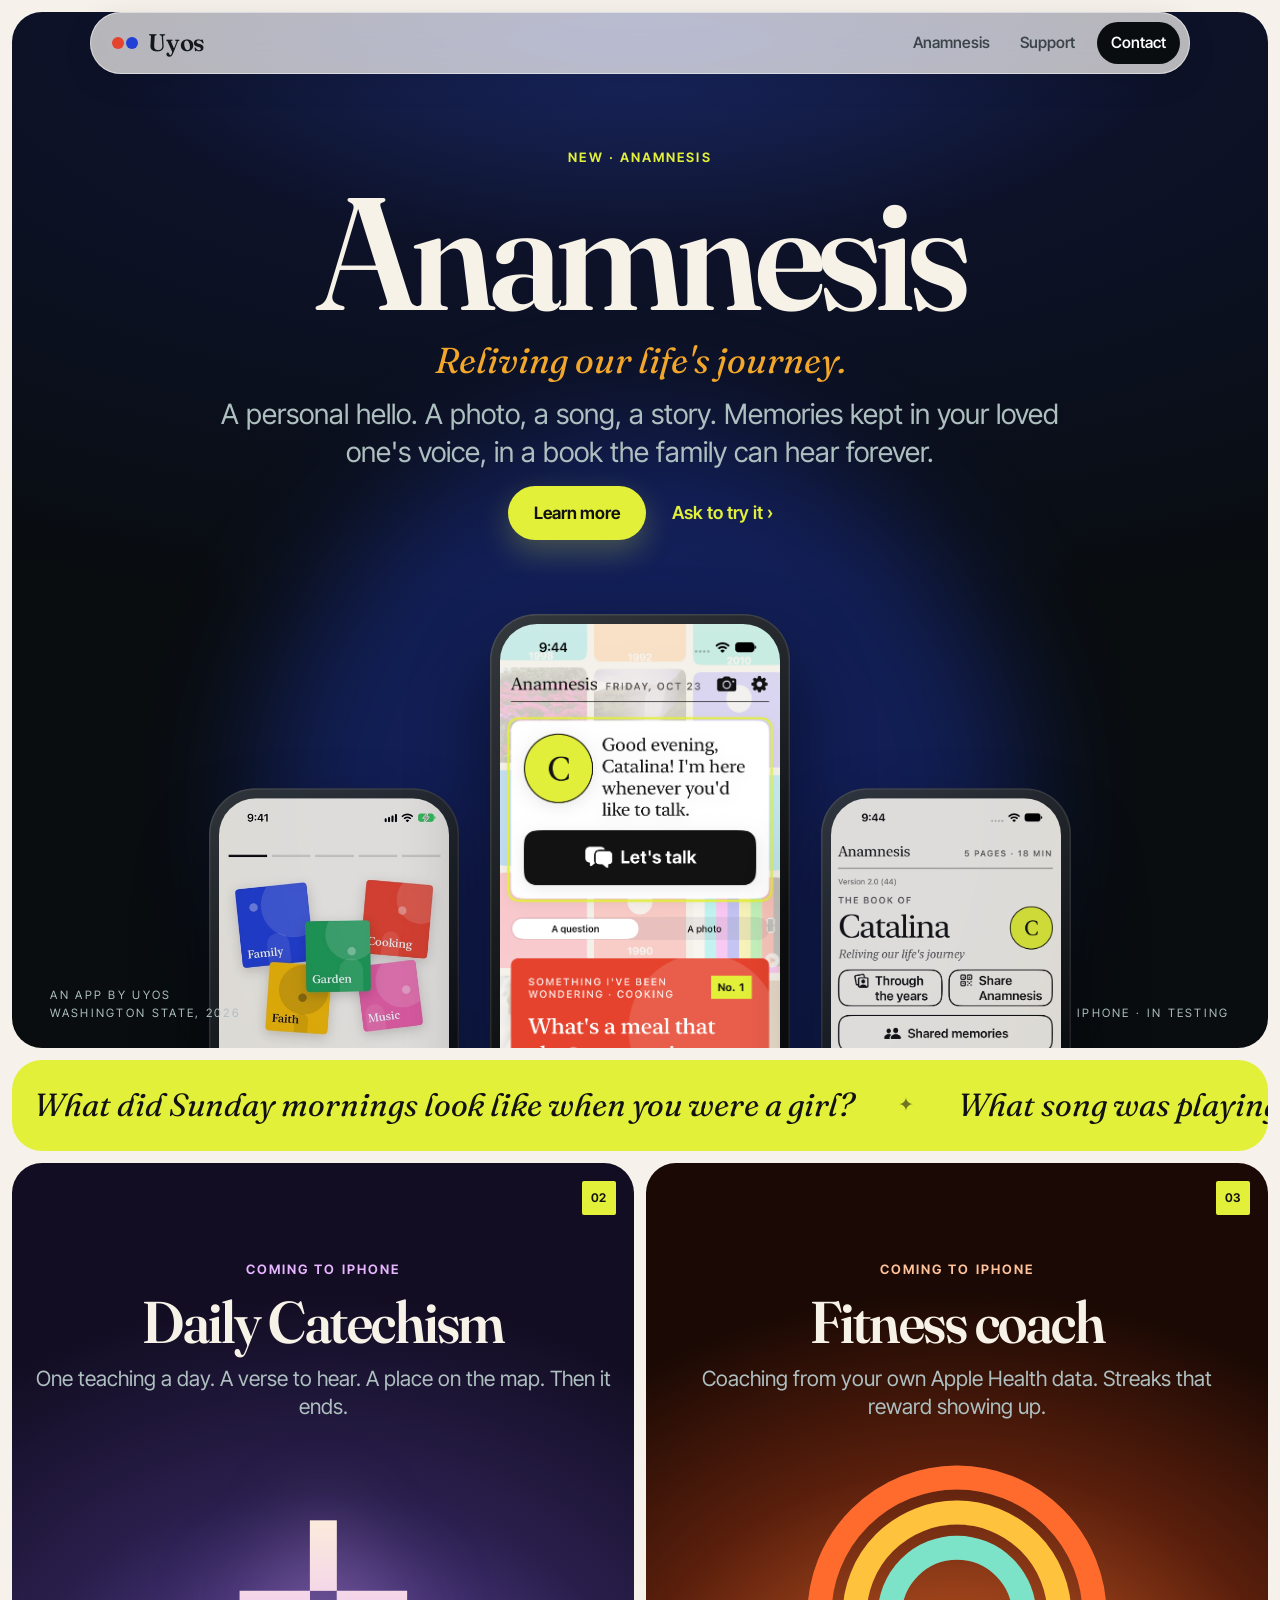
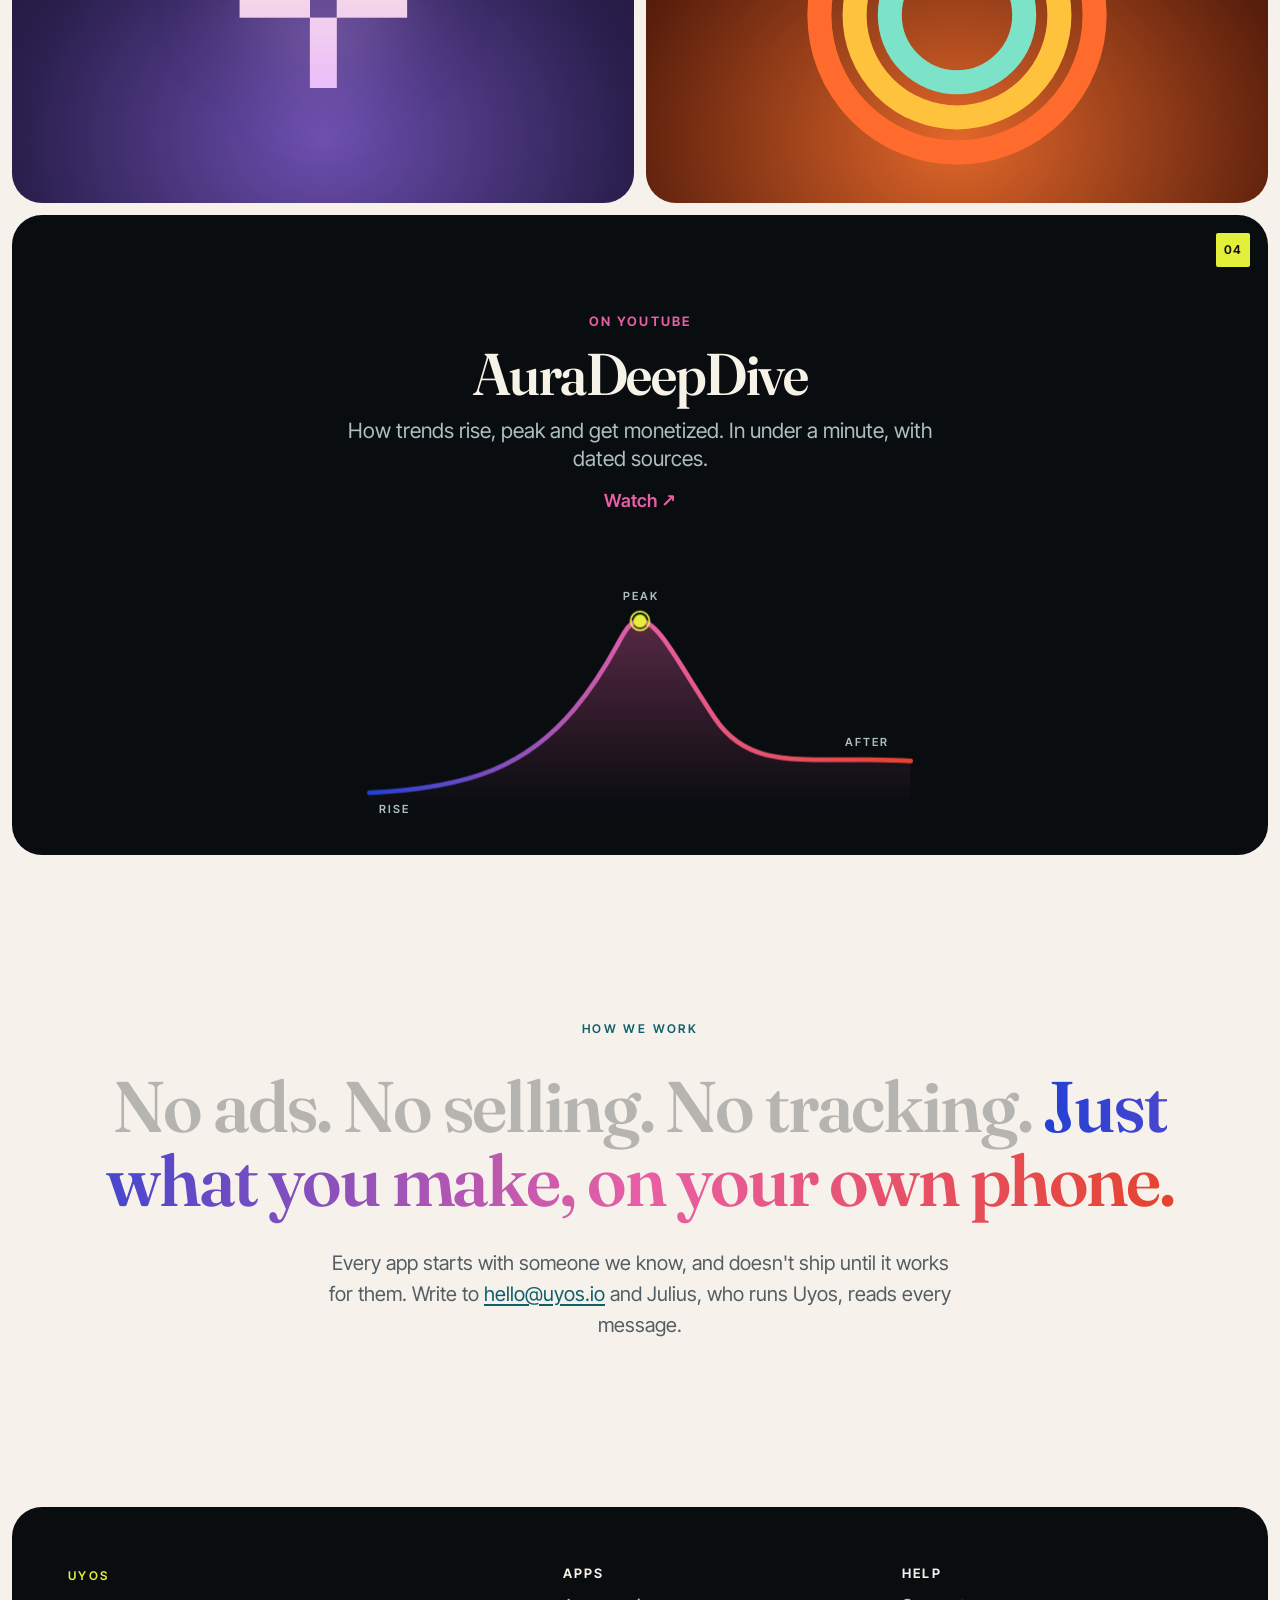
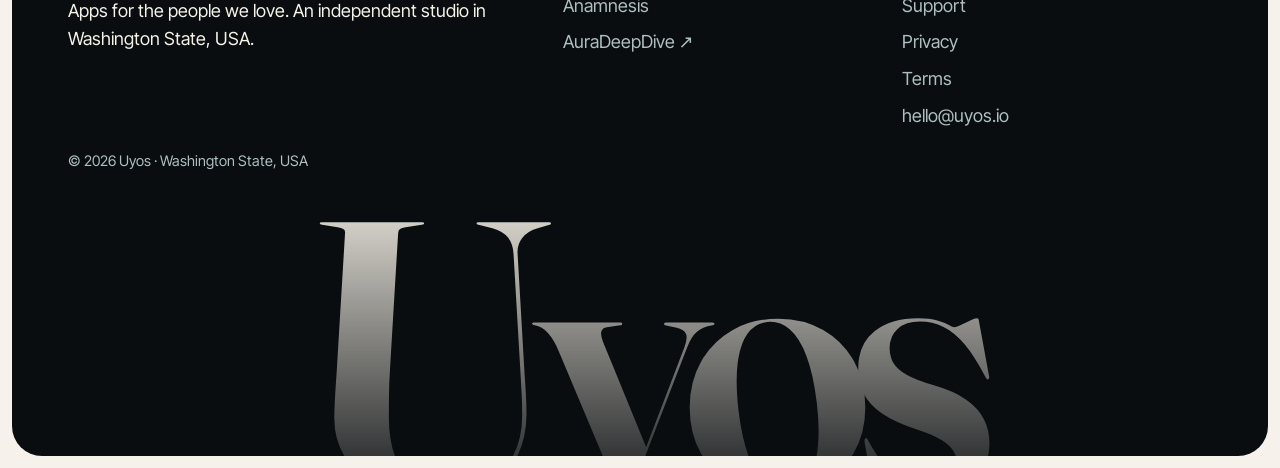
==== commit b1b8859b: "Describe Talk recovery and choir/tongue-drum comparison" ====
--- a/index.html
+++ b/index.html
@@ -30,8 +30,8 @@
     <div class="links"><a class="btn gold" href="anamnesis.html">Learn more</a><a class="more" href="mailto:hello@uyos.io?subject=Anamnesis%20testing">Ask to try it</a></div>
     <div class="rise">
       <div class="device side"><img src="img/anamnesis-onboard.jpg" alt=""></div>
-      <div class="device "><img src="img/anamnesis-today-43.png" alt="Anamnesis: today's question, with one big button to answer"></div>
-      <div class="device side"><img src="img/anamnesis-book-43.png" alt=""></div>
+      <div class="device "><img src="img/anamnesis-today-44.png" alt="Anamnesis: today's question, with one big button to answer"></div>
+      <div class="device side"><img src="img/anamnesis-book-44.png" alt=""></div>
     </div>
     <p class="corner l">An app by Uyos<br>Washington State, 2026</p>
     <p class="corner r">iPhone · in testing</p>
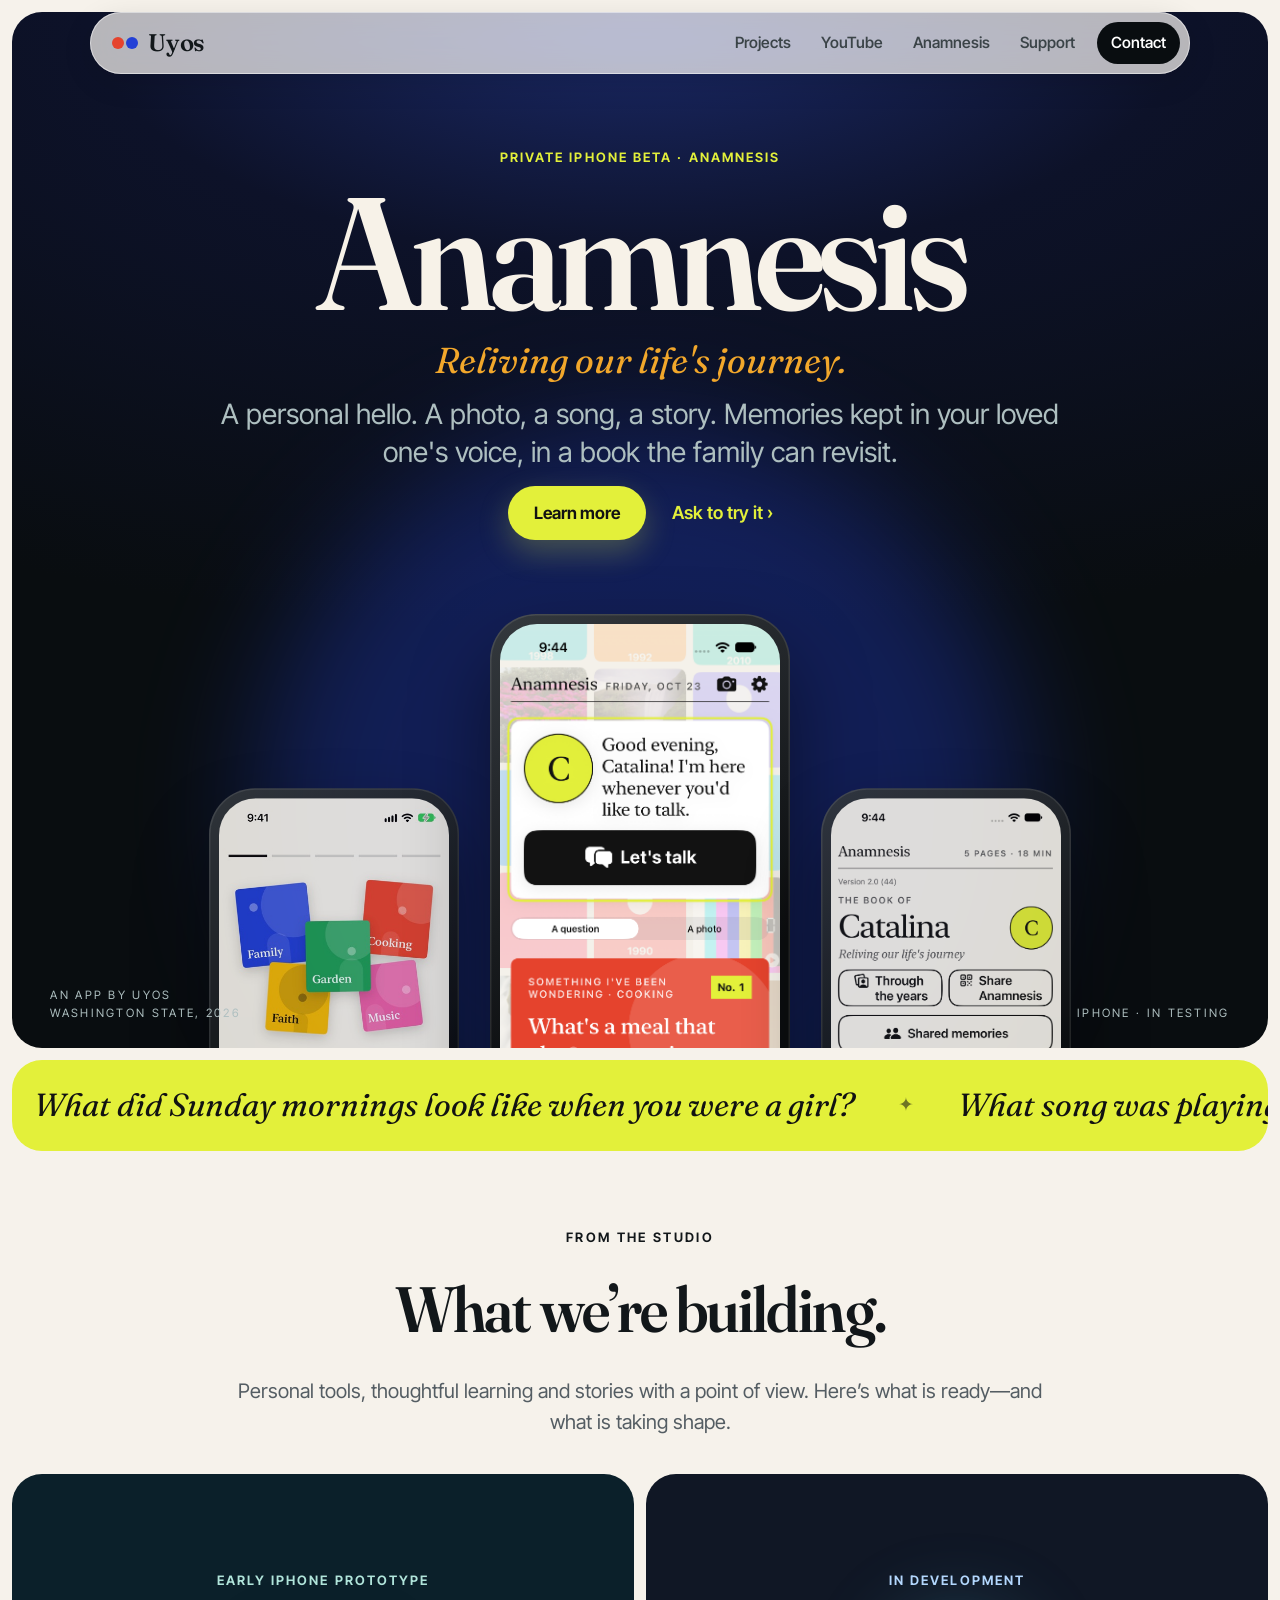
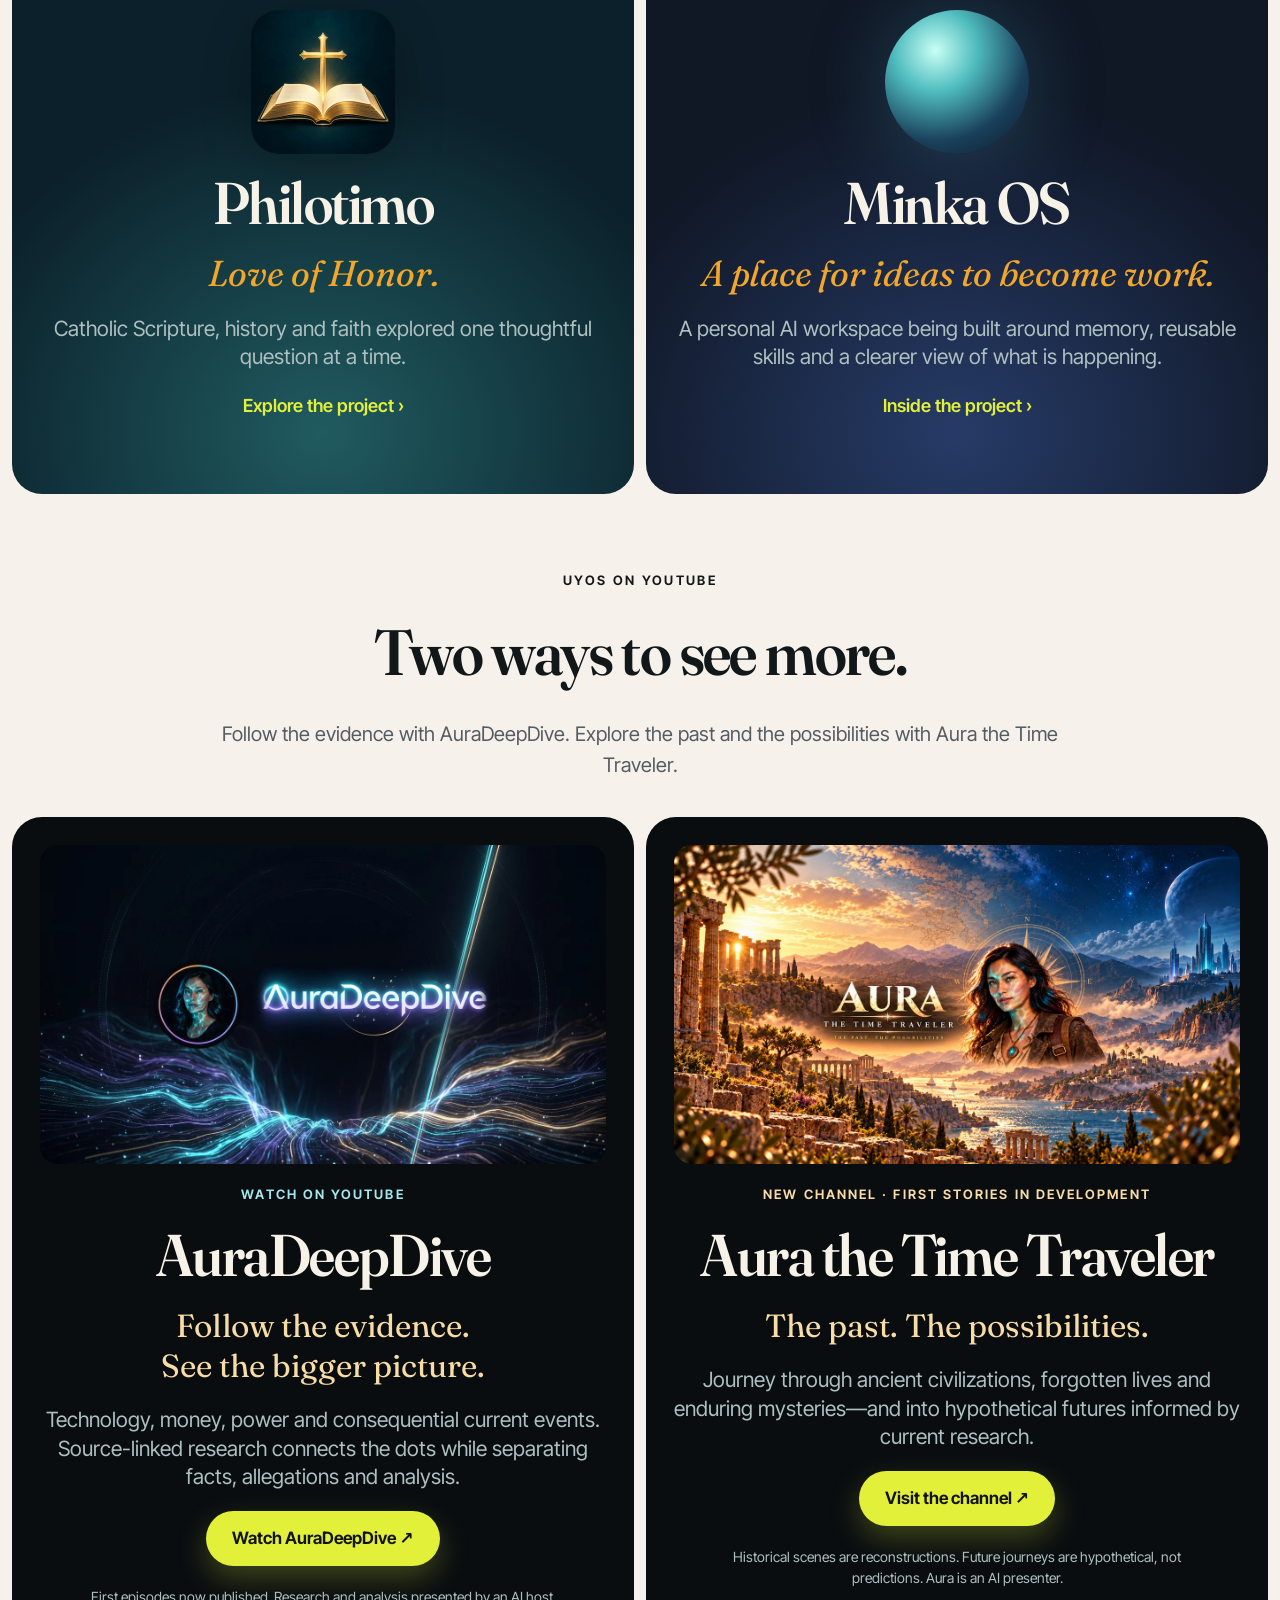
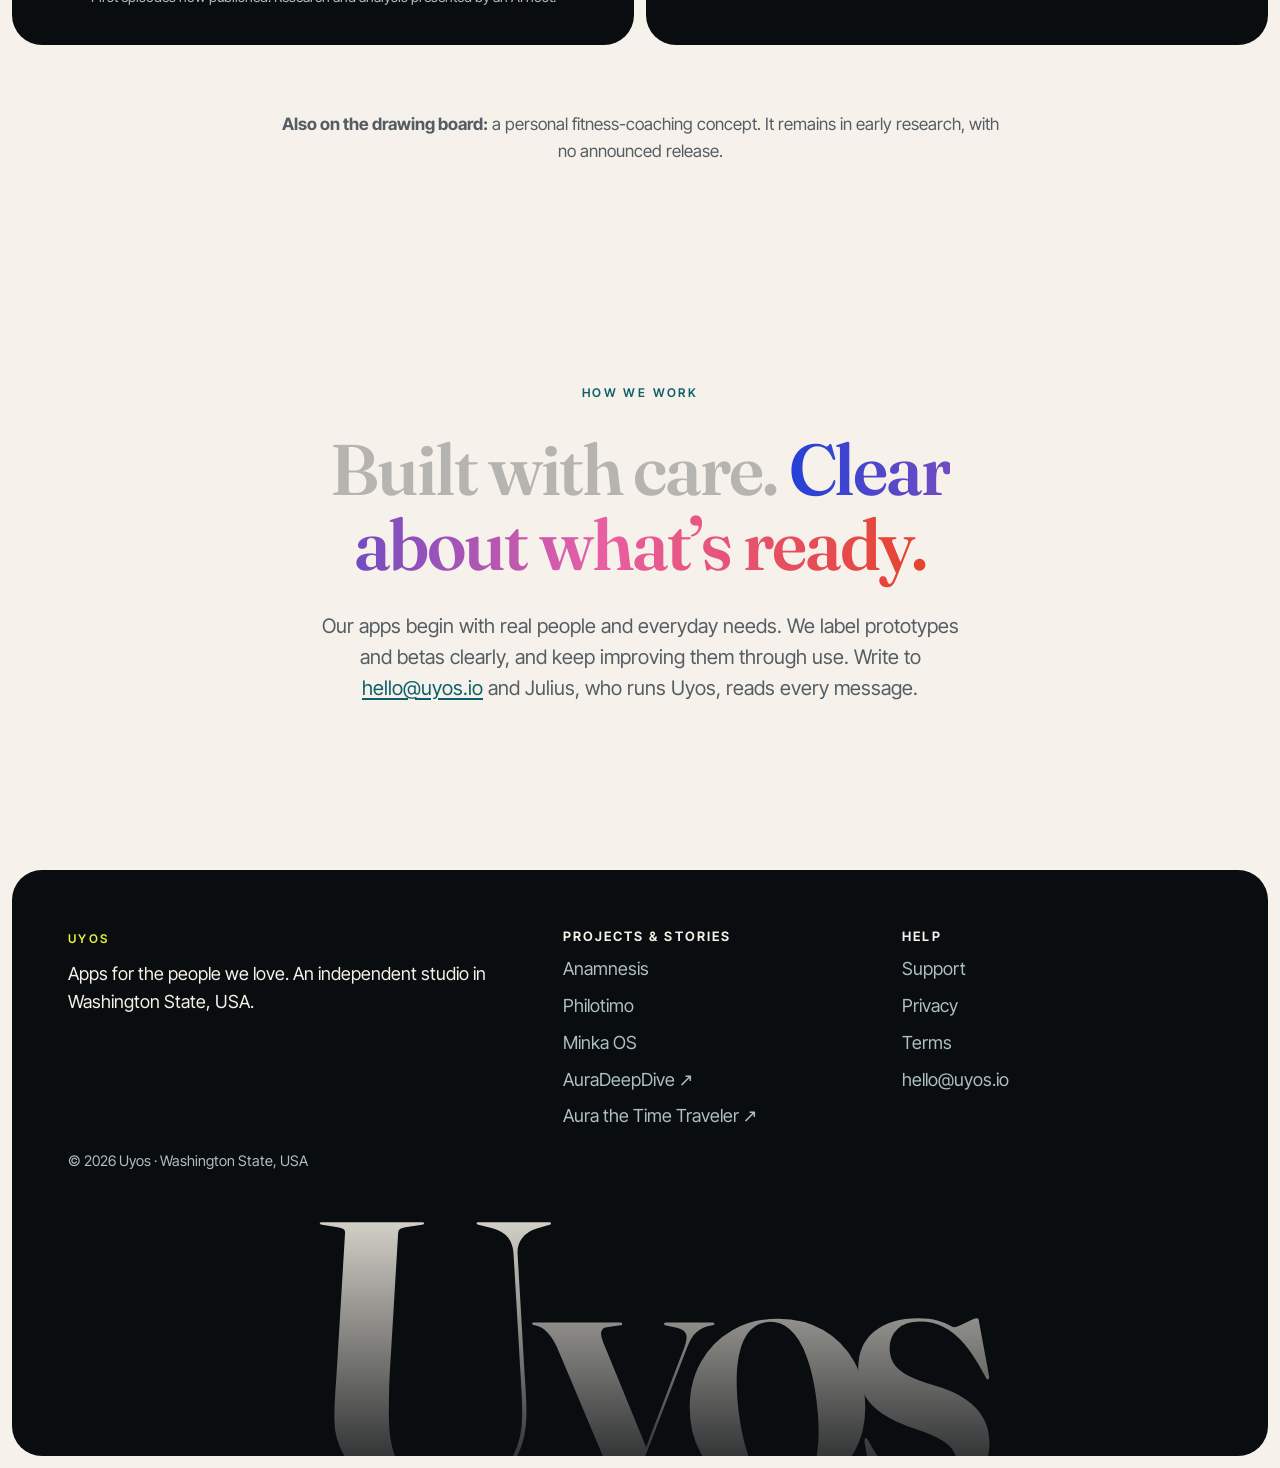
==== commit fc714846: "Present Philotimo, Minka OS and both Aura channels" ====
--- a/index.html
+++ b/index.html
@@ -6,6 +6,7 @@
 <title>Uyos</title>
 <meta name="description" content="Uyos makes calm, useful apps and stories worth keeping.">
 <meta name="theme-color" content="#090d10">
+<link rel="canonical" href="https://uyos.io/">
 <meta property="og:title" content="Uyos">
 <meta property="og:description" content="Uyos makes calm, useful apps and stories worth keeping.">
 <link rel="icon" href="img/favicon.png">
@@ -16,17 +17,17 @@
 <body>
 <header class="glass">
   <a class="mark" href="index.html"><i></i>Uyos</a>
-  <nav aria-label="Main"><a href="anamnesis.html">Anamnesis</a><a href="support.html">Support</a><a class="cta" href="mailto:hello@uyos.io">Contact</a></nav>
+  <nav aria-label="Main"><a class="project-nav" href="index.html#projects">Projects</a><a href="index.html#channels">YouTube</a><a href="anamnesis.html">Anamnesis</a><a href="support.html">Support</a><a class="cta" href="mailto:hello@uyos.io">Contact</a></nav>
 </header>
 <main>
 
 <div class="tiles">
   <section class="tile hero-tile">
     <div class="glow" style="width:60vmax;height:60vmax;left:50%;top:40%;transform:translateX(-50%);background:#2340d6;opacity:.35"></div>
-    <p class="tag">New · Anamnesis</p>
+    <p class="tag">Private iPhone beta · Anamnesis</p>
     <h1>Anamnesis</h1>
     <p class="purpose">Reliving our life's journey.</p>
-    <p class="sub">A personal hello. A photo, a song, a story. Memories kept in your loved one's voice, in a book the family can hear forever.</p>
+    <p class="sub">A personal hello. A photo, a song, a story. Memories kept in your loved one's voice, in a book the family can revisit.</p>
     <div class="links"><a class="btn gold" href="anamnesis.html">Learn more</a><a class="more" href="mailto:hello@uyos.io?subject=Anamnesis%20testing">Ask to try it</a></div>
     <div class="rise">
       <div class="device side"><img src="img/anamnesis-onboard.jpg" alt=""></div>
@@ -39,45 +40,55 @@
 
   <div class="ribbon" aria-hidden="true"><div class="track"><span>What did Sunday mornings look like when you were a girl?</span><span>What song was playing during a moment you'll never forget?</span><span>What's a smell that instantly brings back a memory?</span><span>What's something one of your parents always used to say?</span><span>What was your wedding day like?</span><span>What's the best advice anyone ever gave you?</span><span>What's a tradition your family had that you loved?</span><span>What's a word from back home that you still use?</span><span>What work are you most proud of in your life?</span><span>Who taught you to cook?</span><span>What did Sunday mornings look like when you were a girl?</span><span>What song was playing during a moment you'll never forget?</span><span>What's a smell that instantly brings back a memory?</span><span>What's something one of your parents always used to say?</span><span>What was your wedding day like?</span><span>What's the best advice anyone ever gave you?</span><span>What's a tradition your family had that you loved?</span><span>What's a word from back home that you still use?</span><span>What work are you most proud of in your life?</span><span>Who taught you to cook?</span></div></div>
 
+  <section class="project-heading" id="projects" aria-labelledby="projects-title">
+    <p class="eyebrow">From the studio</p><h2 id="projects-title">What we’re building.</h2>
+    <p class="muted">Personal tools, thoughtful learning and stories with a point of view. Here’s what is ready—and what is taking shape.</p>
+  </section>
   <div class="grid2">
-    <section class="tile reveal" style="background:radial-gradient(90% 70% at 50% 90%, #6d4fb0 0%, #2a1f4d 55%, #120d22 100%)">
-      <span class="idx">02</span>
-      <p class="tag" style="color:#e7b4ff">Coming to iPhone</p>
-      <h2>Daily Catechism</h2>
-      <p class="sub">One teaching a day. A verse to hear. A place on the map. Then it ends.</p>
-      <div class="art"><span class="cross">✛</span></div>
+    <section class="tile project-card reveal" style="background:radial-gradient(90% 80% at 50% 90%,#205b60,#0b202a 70%)">
+      <p class="tag" style="color:#b1e5db">Early iPhone prototype</p>
+      <img class="project-icon" src="img/philotimo-icon.webp" width="144" height="144" alt="Philotimo: a gold cross above an open book" loading="lazy">
+      <h2>Philotimo</h2><p class="purpose">Love of Honor.</p>
+      <p class="sub">Catholic Scripture, history and faith explored one thoughtful question at a time.</p>
+      <div class="links"><a class="more" href="philotimo.html">Explore the project</a></div>
     </section>
-    <section class="tile reveal" style="background:radial-gradient(90% 70% at 50% 90%, #e2672a 0%, #5a1f0c 60%, #1a0904 100%)">
-      <span class="idx">03</span>
-      <p class="tag" style="color:#ffc29a">Coming to iPhone</p>
-      <h2>Fitness coach</h2>
-      <p class="sub">Coaching from your own Apple Health data. Streaks that reward showing up.</p>
-      <div class="art"><svg class="rings" viewBox="0 0 200 200" aria-hidden="true">
-        <circle class="bg" cx="100" cy="100" r="86"/><circle class="fg" cx="100" cy="100" r="86" style="stroke:#ff6b2c;--to:300"/>
-        <circle class="bg" cx="100" cy="100" r="64"/><circle class="fg" cx="100" cy="100" r="64" style="stroke:#ffc23d;--to:420"/>
-        <circle class="bg" cx="100" cy="100" r="42"/><circle class="fg" cx="100" cy="100" r="42" style="stroke:#7de3c8;--to:560"/></svg></div>
-    </section>
-    <section class="tile reveal" style="grid-column:1/-1">
-      <span class="idx">04</span>
-      <p class="tag" style="color:#e85fa5">On YouTube</p>
-      <h2>AuraDeepDive</h2>
-      <p class="sub">How trends rise, peak and get monetized. In under a minute, with dated sources.</p>
-      <div class="links"><a class="more arrow" href="https://www.youtube.com/channel/UCwXGdEm0_i_grfxJ1KwvSEw" style="color:#e85fa5">Watch</a></div>
-      <div class="art"><svg class="trend" viewBox="0 0 600 260" aria-hidden="true">
-        <defs><linearGradient id="tg" x1="0" x2="1"><stop offset="0" stop-color="#2340d6"/><stop offset=".5" stop-color="#e85fa5"/><stop offset="1" stop-color="#e5432d"/></linearGradient>
-        <linearGradient id="ta" x1="0" y1="0" x2="0" y2="1"><stop offset="0" stop-color="#e85fa5" stop-opacity=".35"/><stop offset="1" stop-color="#e85fa5" stop-opacity="0"/></linearGradient></defs>
-        <path class="area" d="M10 230 C 120 225, 180 200, 230 140 S 280 46, 300 46 S 340 90, 380 150 S 480 190, 590 196 L 590 250 L 10 250 Z"/>
-        <path class="line" d="M10 230 C 120 225, 180 200, 230 140 S 280 46, 300 46 S 340 90, 380 150 S 480 190, 590 196"/>
-        <circle class="ring" cx="300" cy="46" r="10"/><circle class="peak" cx="300" cy="46" r="7"/>
-        <text x="20" y="252">RISE</text><text x="282" y="24">PEAK</text><text x="520" y="180">AFTER</text></svg></div>
+    <section class="tile project-card reveal" style="background:radial-gradient(90% 80% at 50% 90%,#263b67,#101725 70%)">
+      <p class="tag" style="color:#b7d9ff">In development</p>
+      <div class="project-orb" aria-hidden="true"></div>
+      <h2>Minka OS</h2><p class="purpose">A place for ideas to become work.</p>
+      <p class="sub">A personal AI workspace being built around memory, reusable skills and a clearer view of what is happening.</p>
+      <div class="links"><a class="more" href="minka.html">Inside the project</a></div>
     </section>
   </div>
+  <section class="project-heading" id="channels" aria-labelledby="channels-title">
+    <p class="eyebrow">Uyos on YouTube</p><h2 id="channels-title">Two ways to see more.</h2>
+    <p class="muted">Follow the evidence with AuraDeepDive. Explore the past and the possibilities with Aura the Time Traveler.</p>
+  </section>
+  <div class="grid2 channel-grid">
+    <section class="tile channel-card reveal">
+      <img class="channel-art" src="img/auradeepdive-banner.webp" width="1280" height="720" alt="AuraDeepDive’s cyan-and-violet banner featuring Aura" loading="lazy">
+      <p class="tag" style="color:#a5e7ed">Watch on YouTube</p><h2>AuraDeepDive</h2>
+      <p class="channel-tagline">Follow the evidence.<br>See the bigger picture.</p>
+      <p class="sub">Technology, money, power and consequential current events. Source-linked research connects the dots while separating facts, allegations and analysis.</p>
+      <div class="links"><a class="btn gold" href="https://www.youtube.com/channel/UCwXGdEm0_i_grfxJ1KwvSEw">Watch AuraDeepDive ↗</a></div>
+      <p class="channel-note">First episodes now published. Research and analysis presented by an AI host.</p>
+    </section>
+    <section class="tile channel-card reveal">
+      <img class="channel-art" src="img/aura-time-traveler-banner.webp" width="1280" height="720" alt="Aura the Time Traveler between ancient ruins and a possible future city" loading="lazy">
+      <p class="tag" style="color:#f8dba6">New channel · first stories in development</p><h2>Aura the Time Traveler</h2>
+      <p class="channel-tagline">The past. The possibilities.</p>
+      <p class="sub">Journey through ancient civilizations, forgotten lives and enduring mysteries—and into hypothetical futures informed by current research.</p>
+      <div class="links"><a class="btn gold" href="https://www.youtube.com/channel/UCVDF7vMQbgIAS8VeCQbzVCg">Visit the channel ↗</a></div>
+      <p class="channel-note">Historical scenes are reconstructions. Future journeys are hypothetical, not predictions. Aura is an AI presenter.</p>
+    </section>
+  </div>
+  <aside class="research-note"><b>Also on the drawing board:</b> a personal fitness-coaching concept. It remains in early research, with no announced release.</aside>
 </div>
 
 <section class="statement reveal">
   <p class="label" style="color:var(--sea-ink)">How we work</p>
-  <p class="big"><span class="dim">No ads. No selling. No tracking.</span> <span class="lit">Just what you make, on your own phone.</span></p>
-  <p class="muted" style="font-size:20px;max-width:32em">Every app starts with someone we know, and doesn't ship until it works for them. Write to <a href="mailto:hello@uyos.io">hello@uyos.io</a> and Julius, who runs Uyos, reads every message.</p>
+  <p class="big"><span class="dim">Built with care.</span> <span class="lit">Clear about what’s ready.</span></p>
+  <p class="muted" style="font-size:20px;max-width:32em">Our apps begin with real people and everyday needs. We label prototypes and betas clearly, and keep improving them through use. Write to <a href="mailto:hello@uyos.io">hello@uyos.io</a> and Julius, who runs Uyos, reads every message.</p>
 </section>
 
 </main>
@@ -85,8 +96,7 @@
   <div class="cols">
     <div class="brand"><p class="label" style="color:var(--accent)">Uyos</p>
       <p style="margin-top:12px;max-width:24em;color:var(--on-dark)">Apps for the people we love. An independent studio in Washington State, USA.</p></div>
-    <div><h4>Apps</h4><nav><a href="anamnesis.html">Anamnesis</a>
-      <a class="arrow" href="https://www.youtube.com/channel/UCwXGdEm0_i_grfxJ1KwvSEw">AuraDeepDive</a></nav></div>
+    <div><h4>Projects &amp; stories</h4><nav><a href="anamnesis.html">Anamnesis</a><a href="philotimo.html">Philotimo</a><a href="minka.html">Minka OS</a><a class="arrow" href="https://www.youtube.com/channel/UCwXGdEm0_i_grfxJ1KwvSEw">AuraDeepDive</a><a class="arrow" href="https://www.youtube.com/channel/UCVDF7vMQbgIAS8VeCQbzVCg">Aura the Time Traveler</a></nav></div>
     <div><h4>Help</h4><nav><a href="support.html">Support</a><a href="privacy.html">Privacy</a><a href="terms.html">Terms</a>
       <a href="mailto:hello@uyos.io">hello@uyos.io</a></nav></div>
   </div>
--- a/style.css
+++ b/style.css
@@ -290,3 +290,28 @@
 @keyframes draw { to { stroke-dashoffset: 0; } }
 @keyframes fade { to { opacity: 1; } }
 @keyframes pulse { 0% { transform: scale(1); opacity: .9; } 100% { transform: scale(2.4); opacity: 0; } }
+
+/* Project and channel directory — availability stays visible alongside each project. */
+.project-heading { padding:64px 20px 24px; text-align:center; scroll-margin-top:100px; }
+.project-heading h2 { font-size:clamp(36px,5vw,68px); margin:12px 0 18px; }
+.project-heading p:last-child { max-width:42em; margin:auto; font-size:20px; }
+.grid2 .project-card { min-height:620px; padding-bottom:60px; gap:20px; }
+.project-icon { border-radius:28px; box-shadow:0 18px 50px rgba(0,0,0,.22); }
+.project-orb { width:144px; height:144px; border-radius:50%; background:radial-gradient(circle at 35% 28%,#c8fff6,#4ebbbd 30%,#1a405b 65%,#0b1726); box-shadow:0 0 80px #54b5ce44; }
+.channel-grid .channel-card { padding:28px 28px 38px; min-height:0; gap:20px; }
+.channel-card h2 { font-size:clamp(30px,4vw,54px); line-height:1.06; overflow-wrap:anywhere; }
+.channel-art { width:100%; height:auto; aspect-ratio:16/9; object-fit:cover; border-radius:18px; }
+.channel-tagline { font-family:var(--display); font-size:clamp(22px,2.5vw,32px); line-height:1.25; color:#f7dca5; }
+.channel-card .sub { font-size:20px; }
+.channel-note { color:var(--on-dark-2); font-size:14px; max-width:35em; }
+.research-note { text-align:center; max-width:780px; margin:30px auto; padding:24px; color:var(--ink-2); font-size:17px; }
+.project-hero { padding:130px 24px 84px; gap:24px; }
+.project-hero h1 { font-size:clamp(56px,9vw,110px); line-height:1.05; }
+.project-detail { display:grid; grid-template-columns:minmax(0,1.3fr) minmax(0,1fr); gap:64px; align-items:center; padding-top:80px; padding-bottom:50px; scroll-margin-top:100px; }
+.project-copy h2 { font-size:clamp(34px,5vw,58px); line-height:1.1; margin:18px 0 24px; }
+.project-copy p { margin:20px 0; }
+.prototype-shot { margin:0 auto; max-width:320px; }
+.prototype-shot img { border:8px solid #151c20; border-radius:32px; box-shadow:0 24px 60px #0002; height:auto; }
+.prototype-shot figcaption { color:var(--ink-2); font-size:13px; text-align:center; margin:16px 0; }
+@media(max-width:900px) { .project-detail { grid-template-columns:1fr; gap:30px; } }
+@media(max-width:640px) { .glass nav a.project-nav:not(.cta):not([aria-current]) { display:block; } .glass nav a { padding:9px 10px; } .channel-grid .channel-card { padding:20px 18px 32px; } .grid2 .project-card { min-height:540px; } .project-heading { padding-top:44px; } }
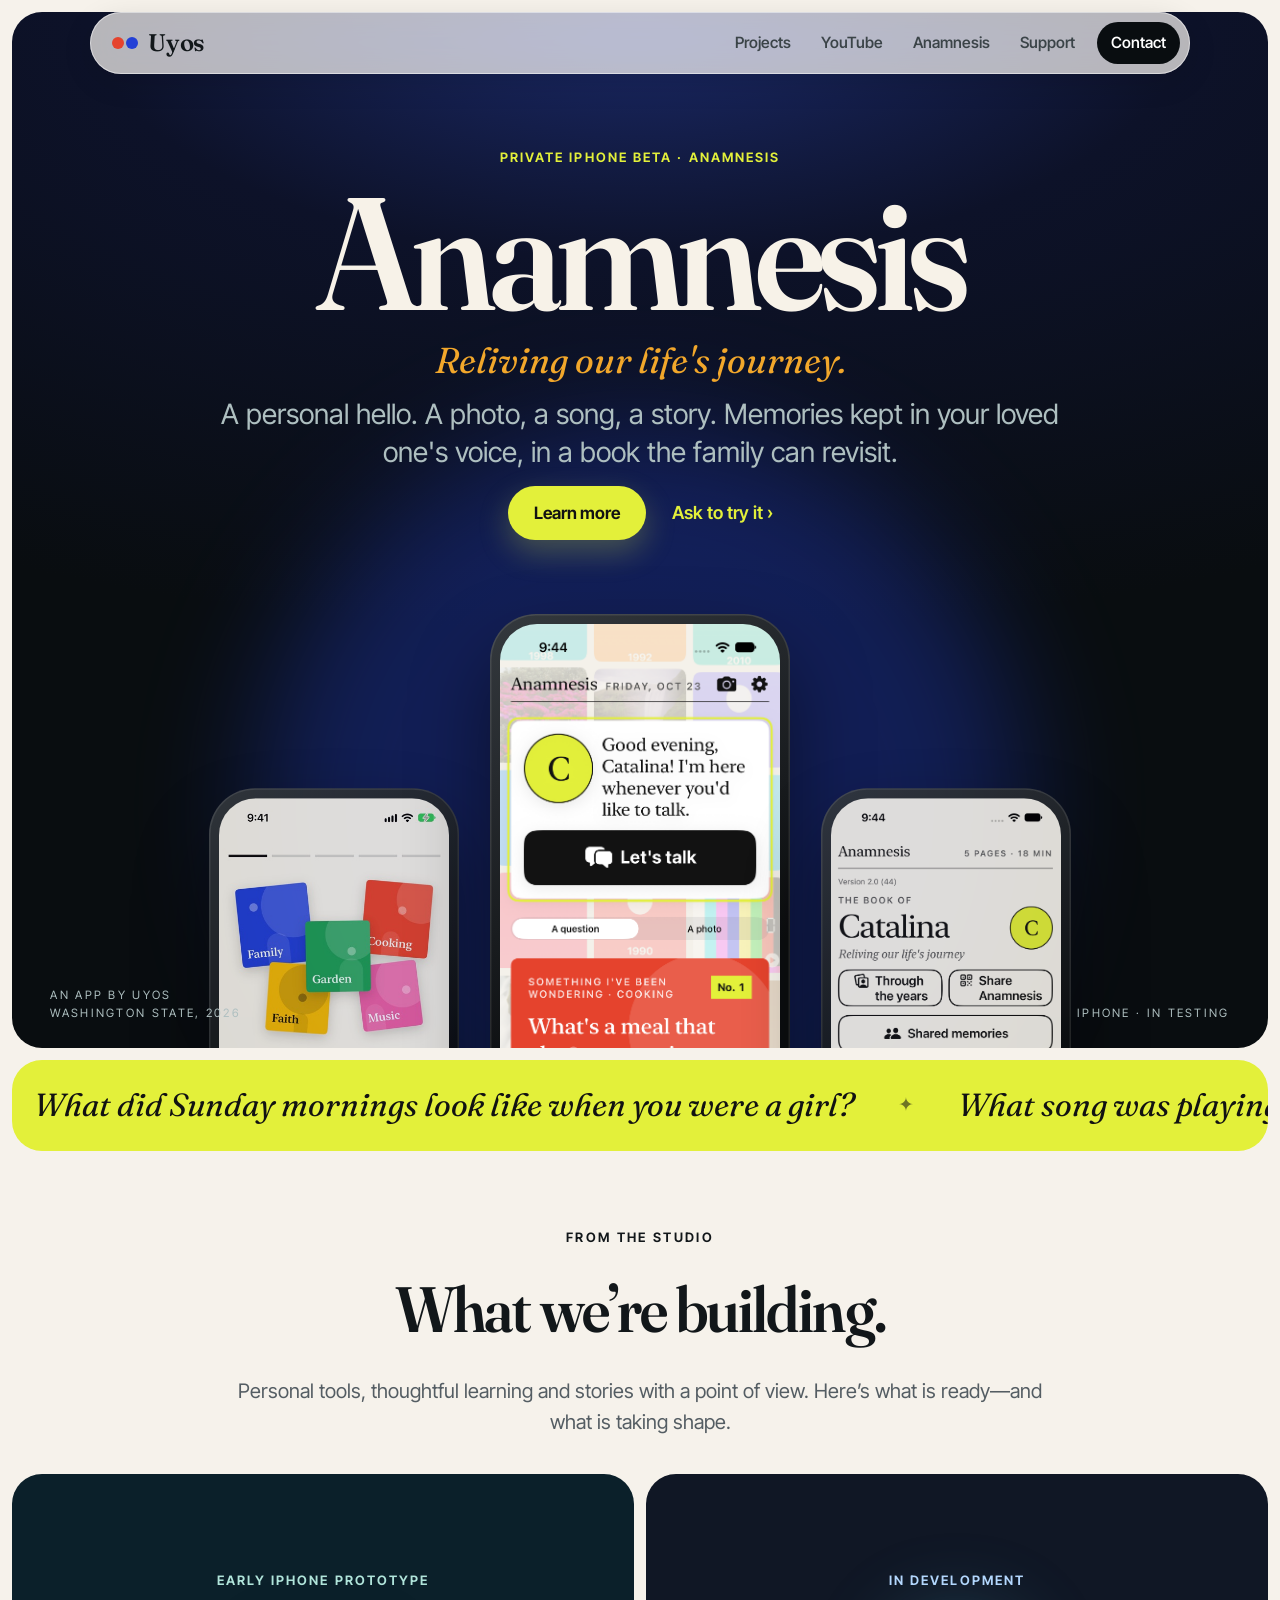
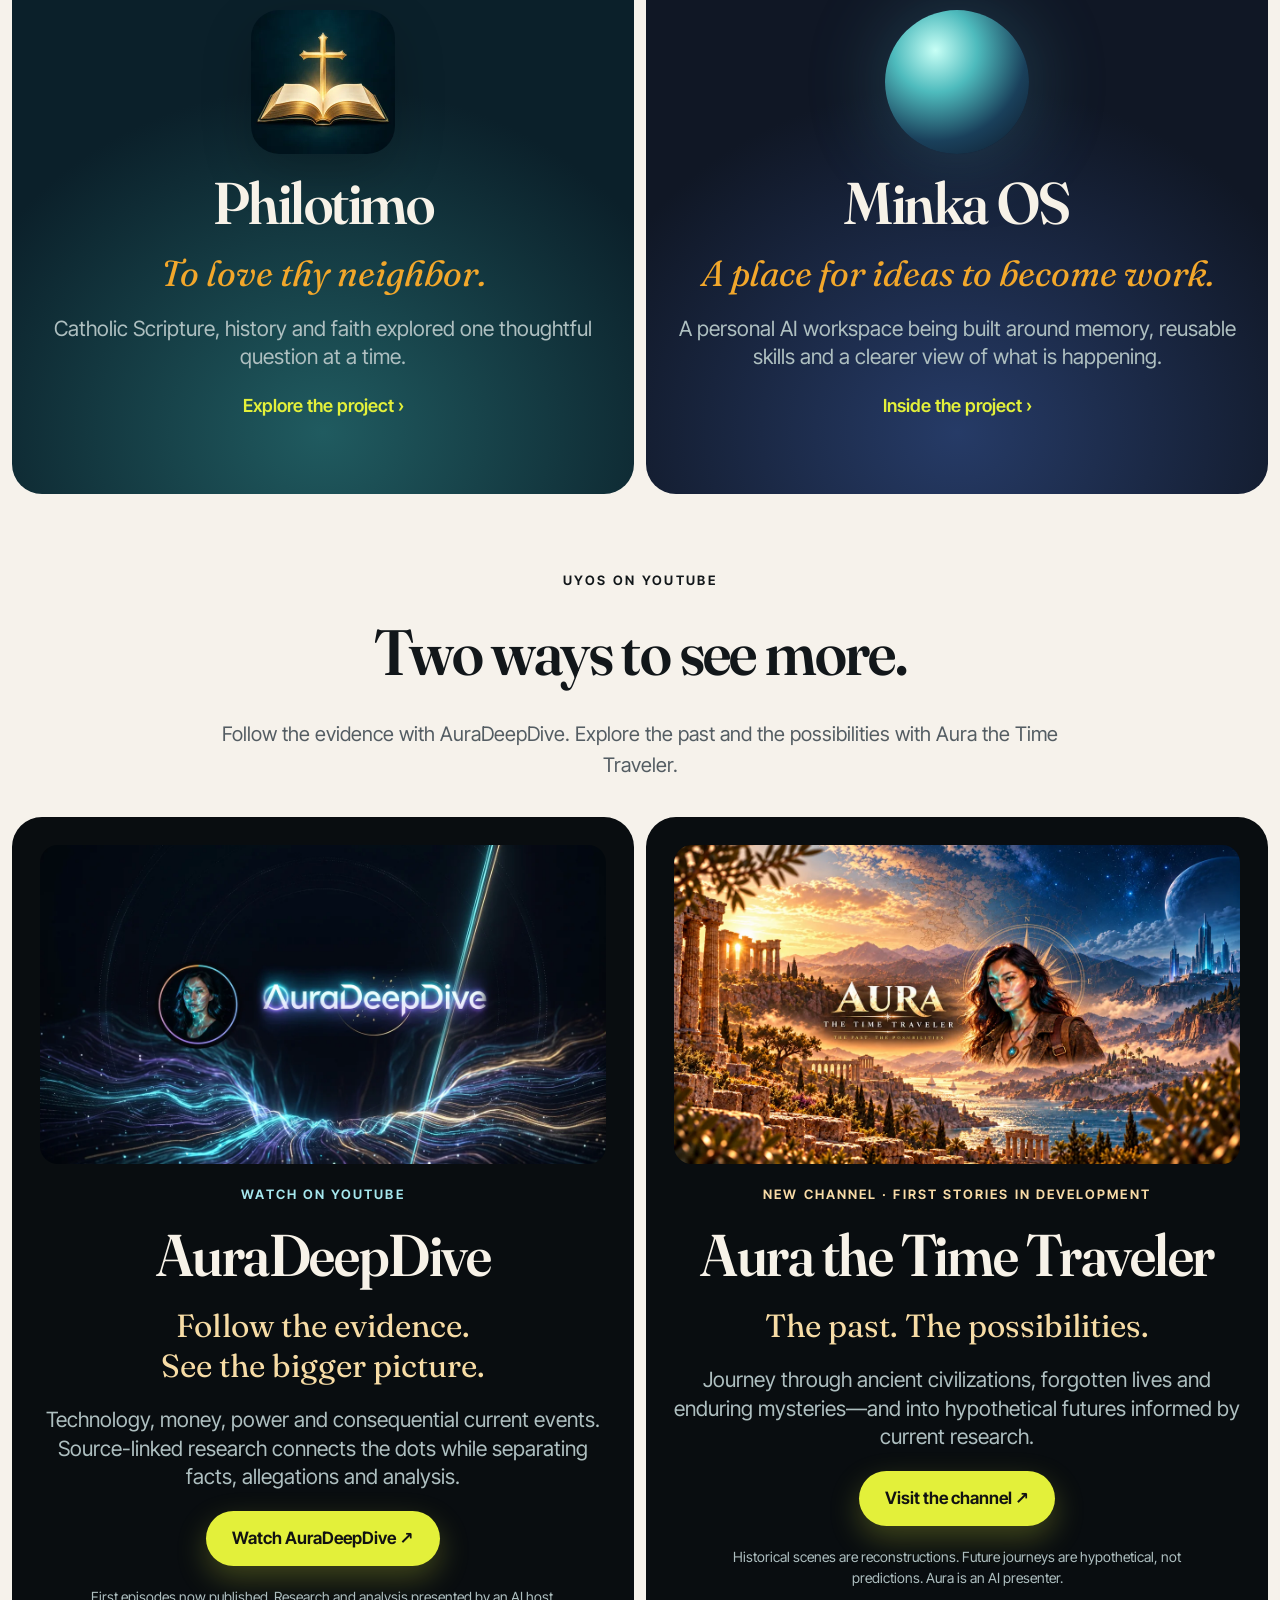
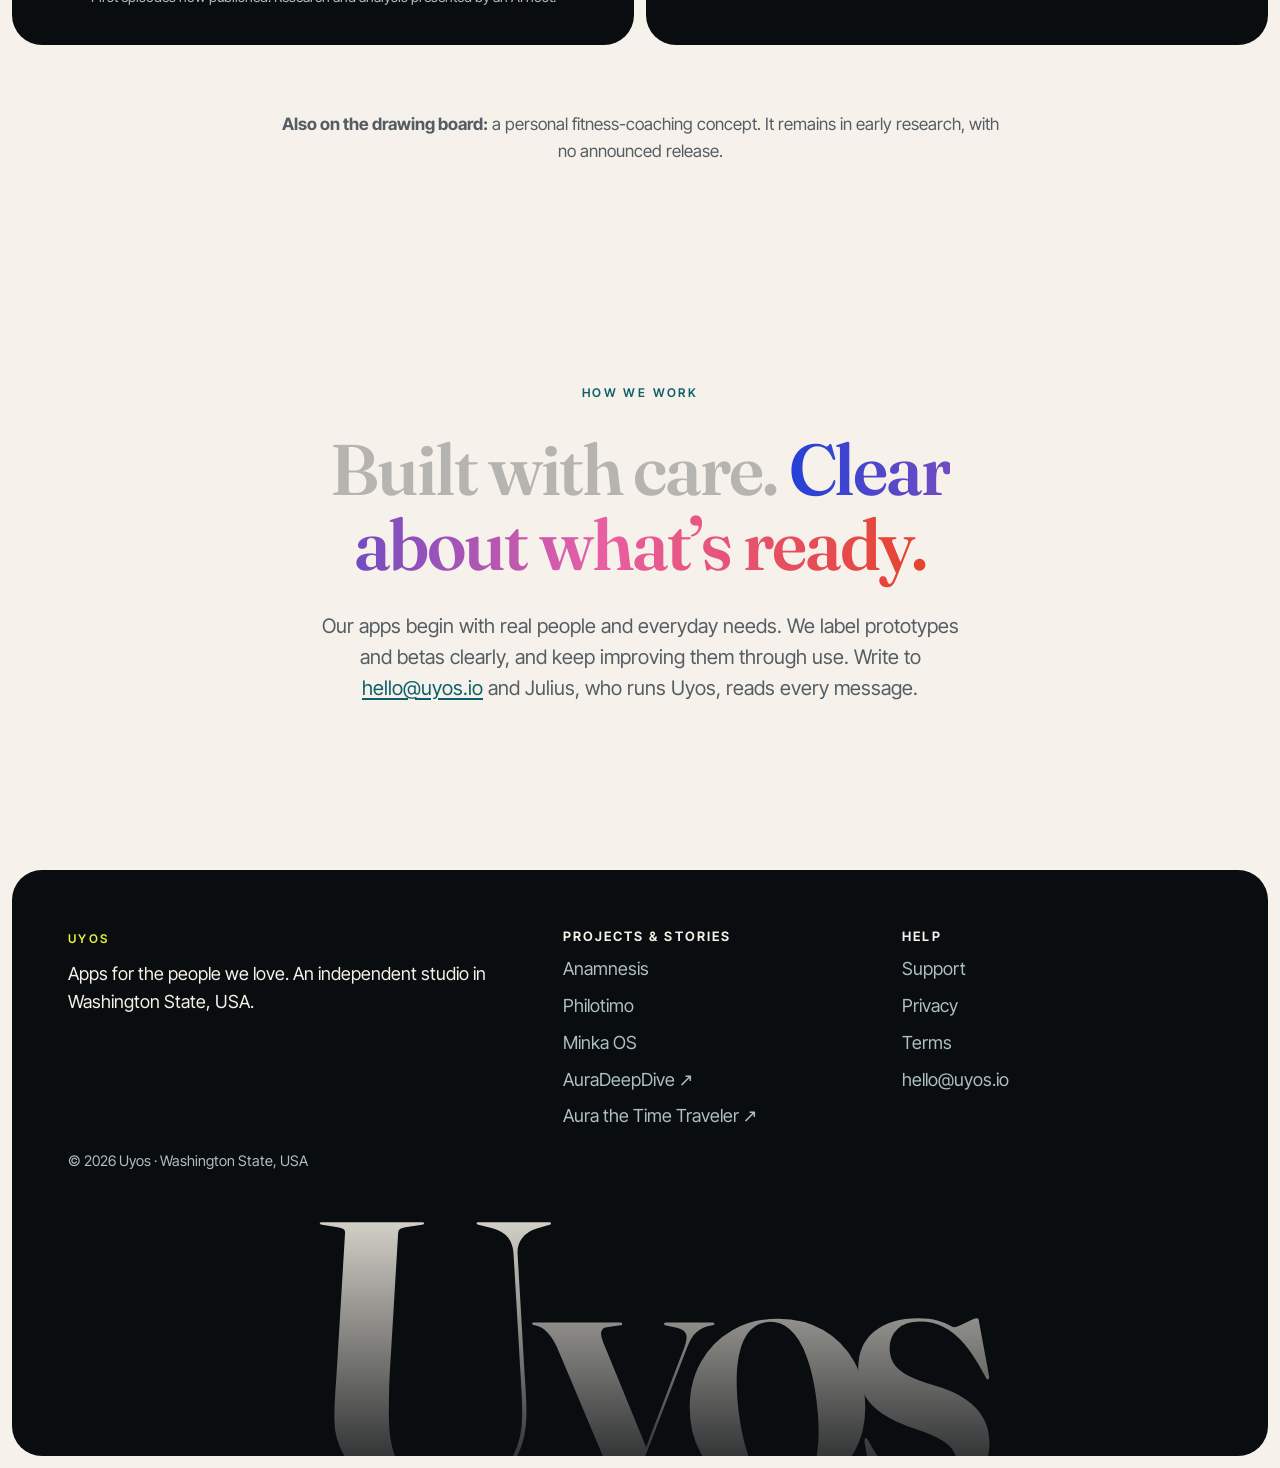
==== commit c584dba9: "Use To love thy neighbor as Philotimo statement" ====
--- a/index.html
+++ b/index.html
@@ -48,7 +48,7 @@
     <section class="tile project-card reveal" style="background:radial-gradient(90% 80% at 50% 90%,#205b60,#0b202a 70%)">
       <p class="tag" style="color:#b1e5db">Early iPhone prototype</p>
       <img class="project-icon" src="img/philotimo-icon.webp" width="144" height="144" alt="Philotimo: a gold cross above an open book" loading="lazy">
-      <h2>Philotimo</h2><p class="purpose">Love of Honor.</p>
+      <h2>Philotimo</h2><p class="purpose">To love thy neighbor.</p>
       <p class="sub">Catholic Scripture, history and faith explored one thoughtful question at a time.</p>
       <div class="links"><a class="more" href="philotimo.html">Explore the project</a></div>
     </section>
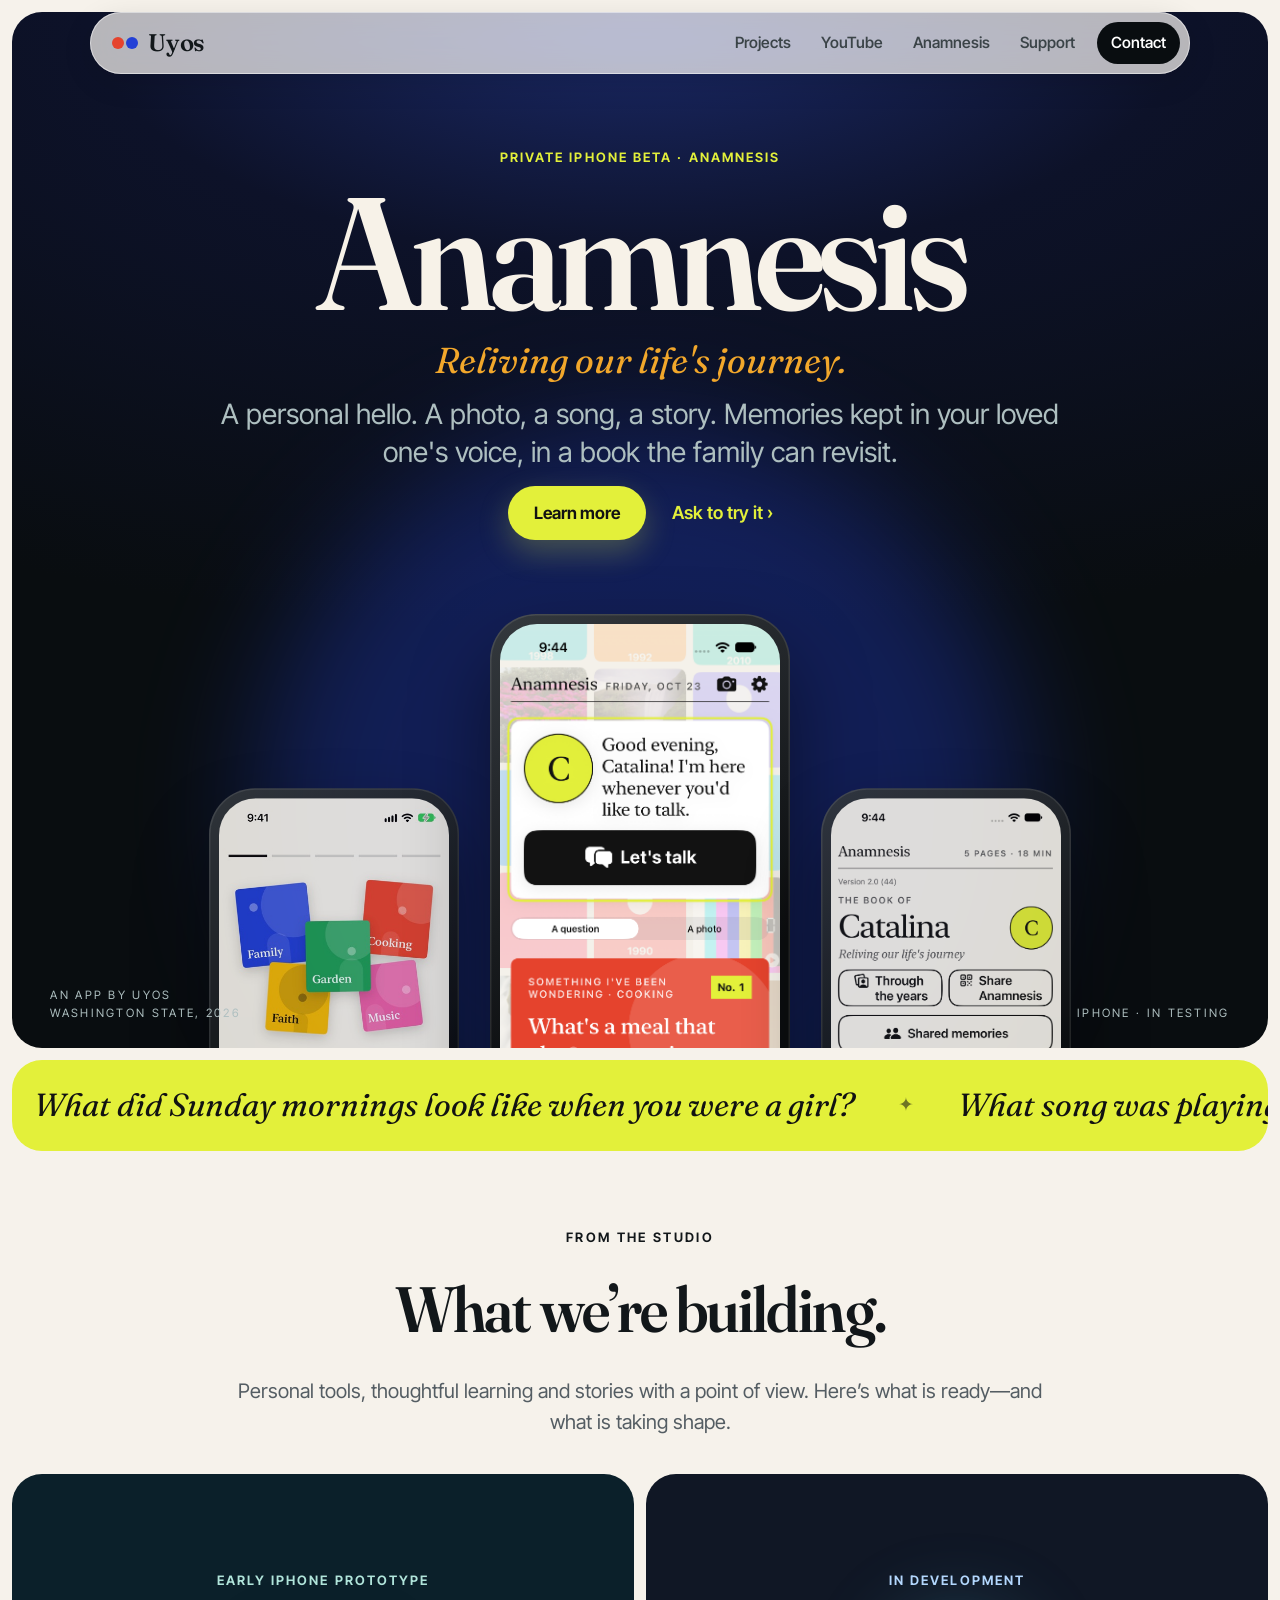
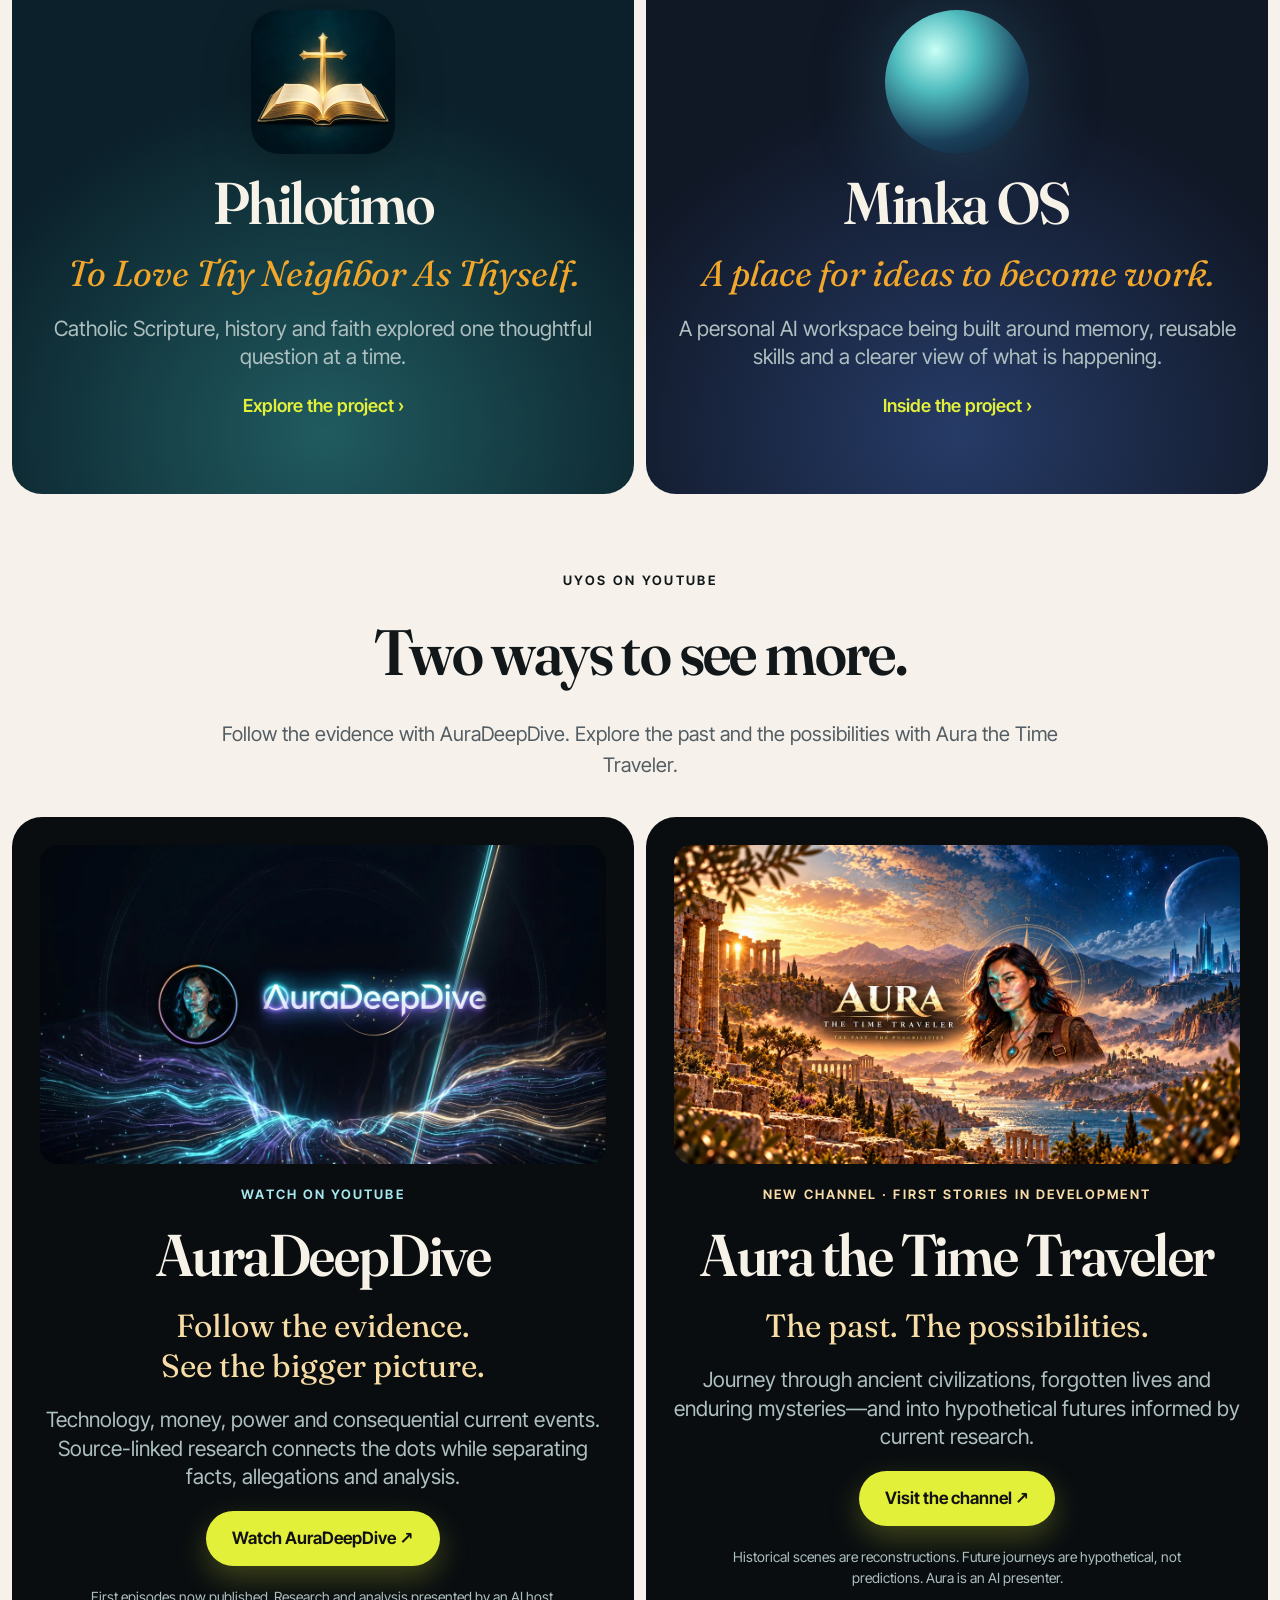
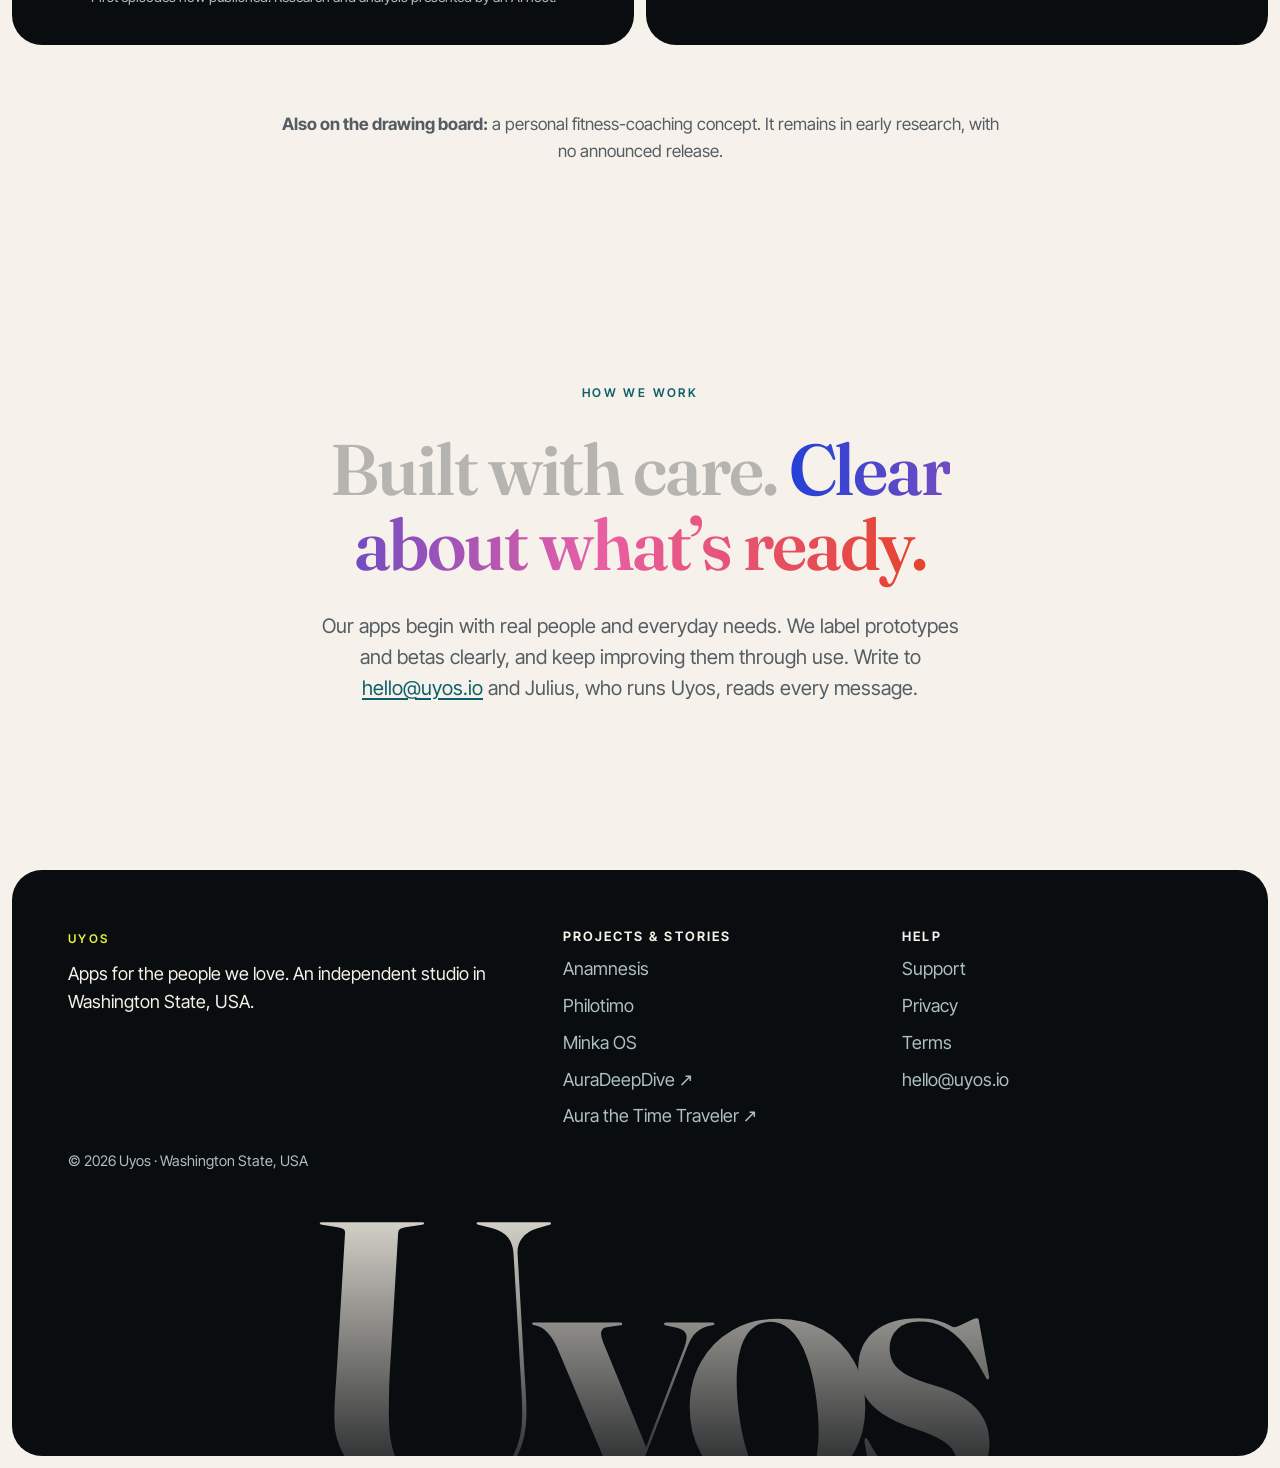
==== commit bc6781e7: "Use exact full Philotimo statement" ====
--- a/index.html
+++ b/index.html
@@ -48,7 +48,7 @@
     <section class="tile project-card reveal" style="background:radial-gradient(90% 80% at 50% 90%,#205b60,#0b202a 70%)">
       <p class="tag" style="color:#b1e5db">Early iPhone prototype</p>
       <img class="project-icon" src="img/philotimo-icon.webp" width="144" height="144" alt="Philotimo: a gold cross above an open book" loading="lazy">
-      <h2>Philotimo</h2><p class="purpose">To love thy neighbor.</p>
+      <h2>Philotimo</h2><p class="purpose">To Love Thy Neighbor As Thyself.</p>
       <p class="sub">Catholic Scripture, history and faith explored one thoughtful question at a time.</p>
       <div class="links"><a class="more" href="philotimo.html">Explore the project</a></div>
     </section>
